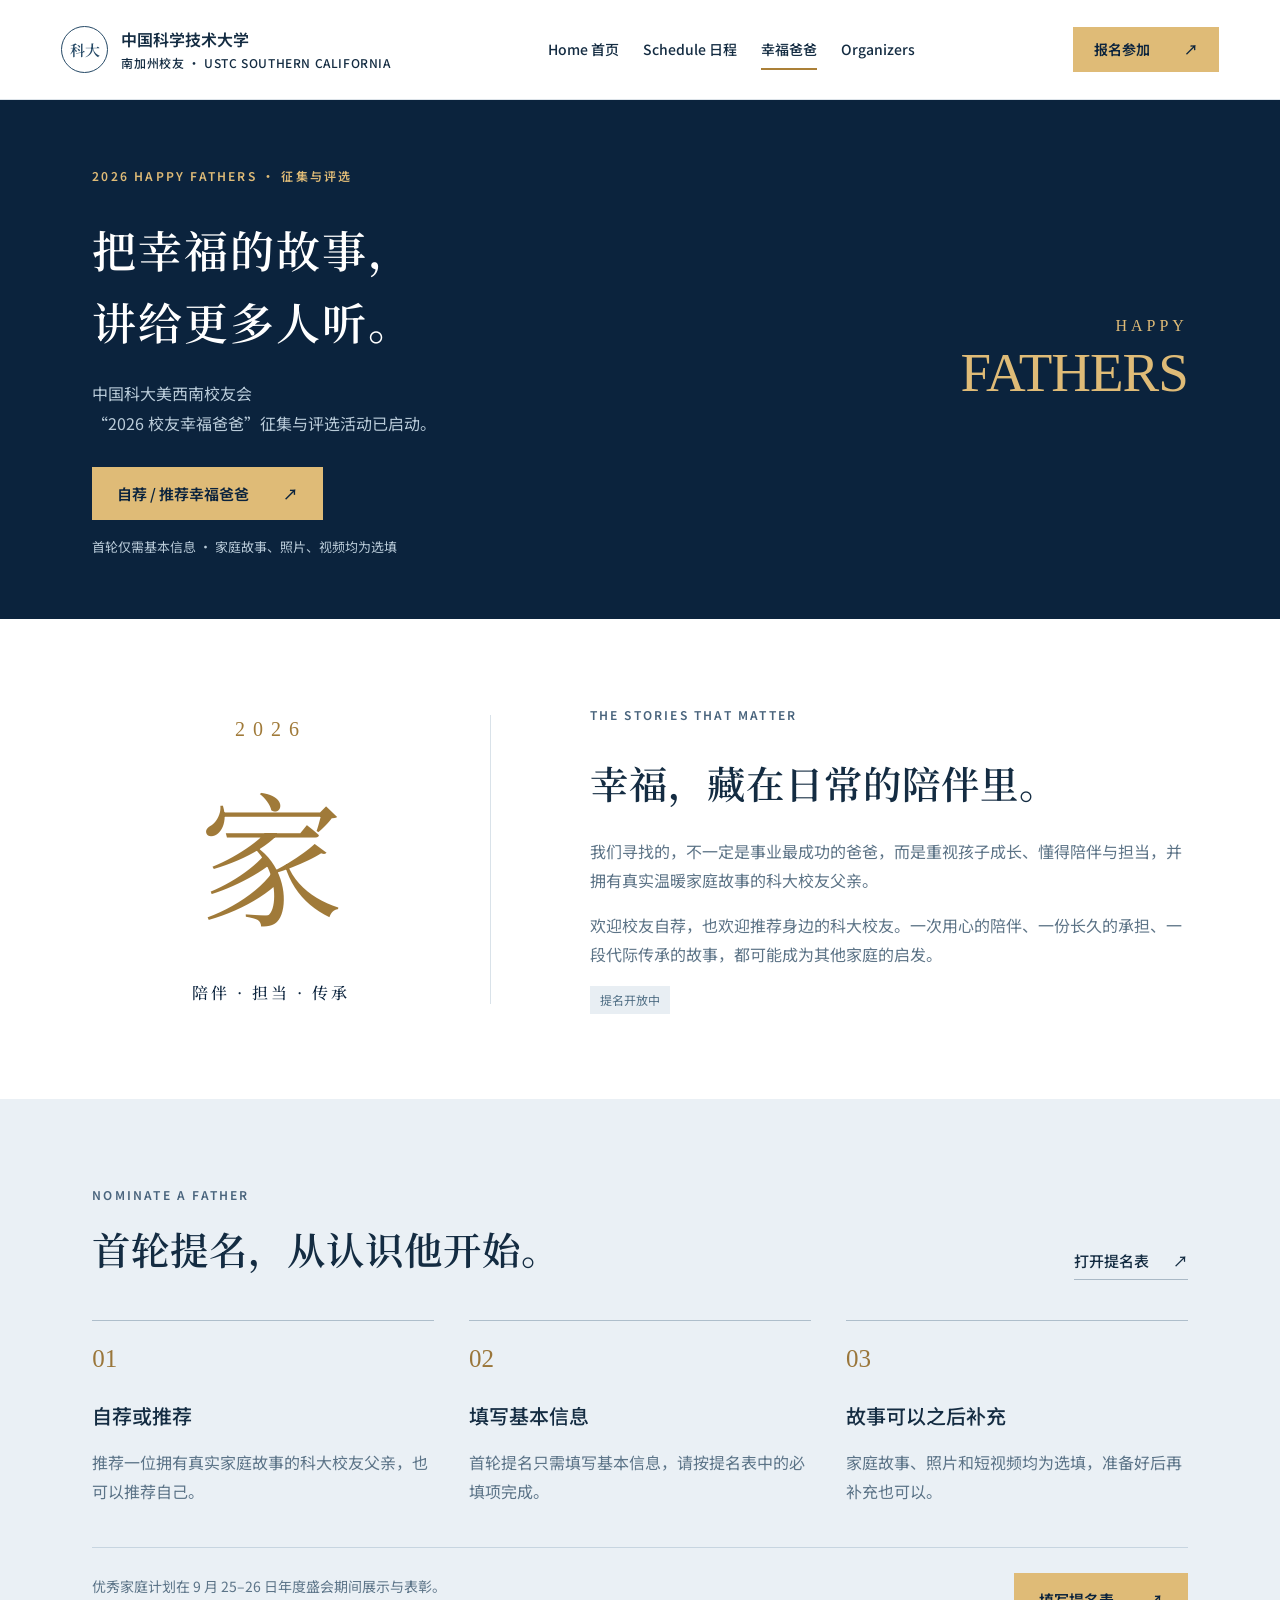
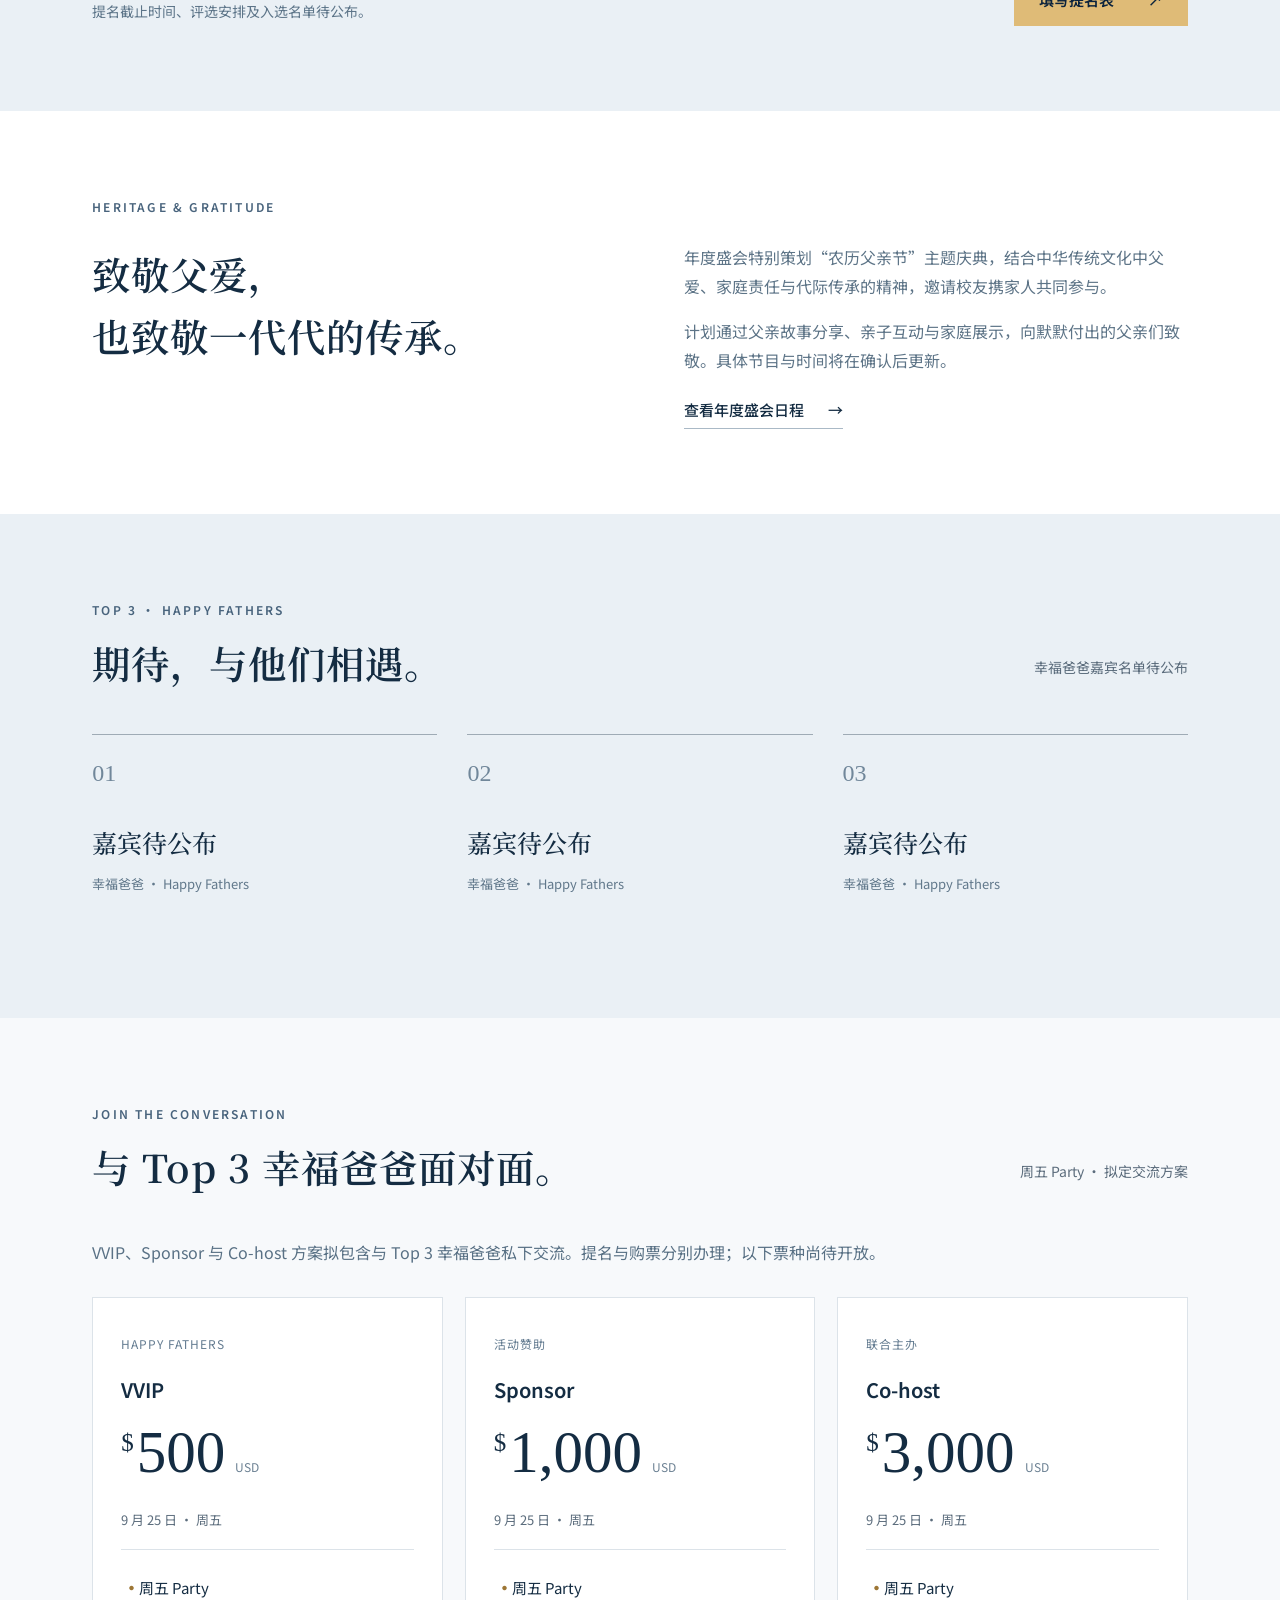
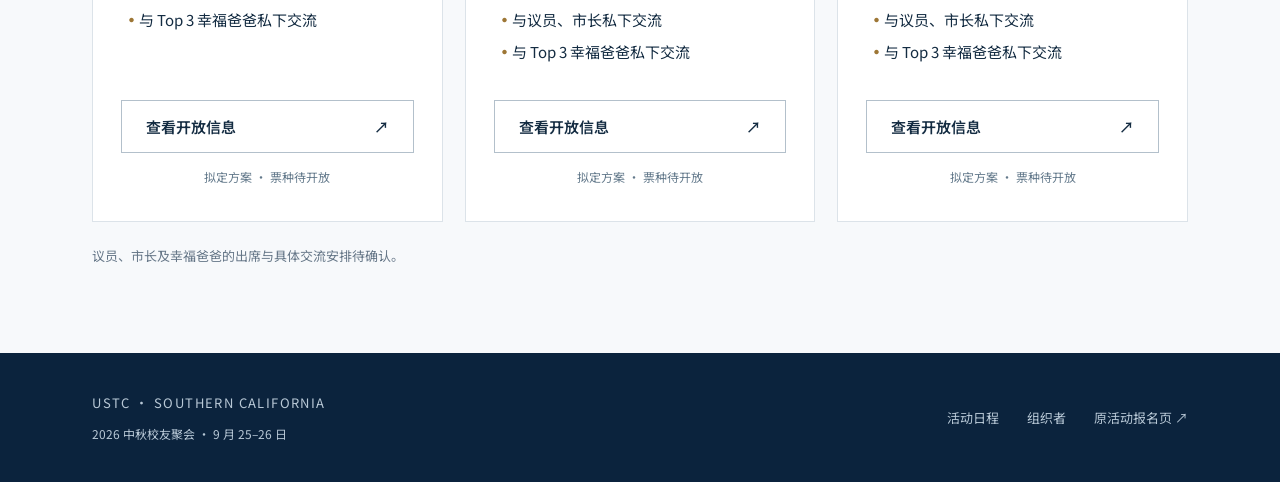
==== happy-fathers/index.html @ ea9d2d7b "Publish USTC Mid-Autumn 2026 website" ====
<!doctype html><html lang="zh-CN"><head><meta charset="utf-8"><meta name="viewport" content="width=device-width,initial-scale=1"><meta name="theme-color" content="#0b233d"><title>幸福爸爸 | 2026 科大南加州中秋聚会</title><meta name="description" content="2026年9月25–26日，科大南加州校友中秋聚会。庆祝科大68周年、USTCAF31周年，共聚Caltech，参加校友论坛、晨跑及幸福爸爸活动。"><link rel="icon" href="data:image/svg+xml,%3Csvg xmlns='http://www.w3.org/2000/svg' viewBox='0 0 32 32'%3E%3Crect width='32' height='32' rx='7' fill='%230b233d'/%3E%3Cpath d='M23 7a11 11 0 1 0 2 17A10 10 0 0 1 23 7' fill='%23dfbb77'/%3E%3C/svg%3E"><link rel="stylesheet" href="../styles.css"><link rel="stylesheet" href="../responsive.css"><link rel="stylesheet" href="../supplement.css"><script src="../site.js" defer></script><script id="local-ticket-data" type="application/json">[{"id":"run","name":"校友与家属晨跑","en":"MORNING RUN","price":10,"date":"9 月 26 日 · 06:00–08:00","benefits":["校友与家属一同参加晨跑","活动 T-shirt + 简单早餐"],"existing":true},{"id":"student","name":"学生票","en":"STUDENT","price":31,"date":"9 月 26 日 · 白天","benefits":["白天论坛","10 道川菜中餐"],"existing":true},{"id":"alumni","name":"校友票","en":"ALUMNI","price":68,"date":"9 月 26 日 · 白天","benefits":["白天论坛","10 道川菜中餐"],"existing":true},{"id":"vip","name":"VIP","en":"FRIDAY GATHERING","price":178,"date":"9 月 25 日 · 周五","benefits":["周五 Party","Private Resort 相聚"],"existing":false},{"id":"vvip","name":"VVIP","en":"HAPPY FATHERS","price":500,"date":"9 月 25 日 · 周五","benefits":["周五 Party","与 Top 3 幸福爸爸私下交流"],"existing":false},{"id":"sponsor","name":"Sponsor","en":"活动赞助","price":1000,"date":"9 月 25 日 · 周五","benefits":["周五 Party","与议员、市长私下交流","与 Top 3 幸福爸爸私下交流"],"existing":false},{"id":"cohost","name":"Co-host","en":"联合主办","price":3000,"date":"9 月 25 日 · 周五","benefits":["周五 Party","与议员、市长私下交流","与 Top 3 幸福爸爸私下交流"],"existing":false}]</script></head><body><a class="skip-link" href="#main">跳至正文</a><header class="site-header"><a class="brand" href="../index.html"><span class="brand-mark" aria-hidden="true">科大</span><span>中国科学技术大学<span class="brand-sub">南加州校友 · USTC SOUTHERN CALIFORNIA</span></span></a><nav aria-label="主导航"><a href="../index.html" >Home 首页</a><a href="../schedule/index.html" >Schedule 日程</a><a href="index.html" class="active" aria-current="page">幸福爸爸</a><a href="../organizers/index.html" >Organizers</a></nav><a class="button small gold" href="../index.html#tickets">报名参加 <span aria-hidden="true">↗</span></a></header><main id="main"><section class="subhero"><div><p class="eyebrow">2026 HAPPY FATHERS · 征集与评选</p><h1>把幸福的故事，<br>讲给更多人听。</h1><p>中国科大美西南校友会<br>“2026 校友幸福爸爸”征集与评选活动已启动。</p><a class="button gold nomination-cta" href="https://forms.gle/A3JKGY8aooyT62dt6" target="_blank" rel="noopener noreferrer">自荐 / 推荐幸福爸爸 <span aria-hidden="true">↗</span></a><p class="nomination-hint">首轮仅需基本信息 · 家庭故事、照片、视频均为选填</p></div><span class="subhero-date">HAPPY<br><strong>FATHERS</strong></span></section>
<section class="section father-intro"><div class="father-number"><span>2026</span><strong>家</strong><p>陪伴 · 担当 · 传承</p></div><div><p class="eyebrow blue">THE STORIES THAT MATTER</p><h2>幸福，藏在日常的陪伴里。</h2><p>我们寻找的，不一定是事业最成功的爸爸，而是重视孩子成长、懂得陪伴与担当，并拥有真实温暖家庭故事的科大校友父亲。</p><p>欢迎校友自荐，也欢迎推荐身边的科大校友。一次用心的陪伴、一份长久的承担、一段代际传承的故事，都可能成为其他家庭的启发。</p><span class="status-tag">提名开放中</span></div></section>
<section class="section nomination-section"><div class="section-heading"><div><p class="eyebrow blue">NOMINATE A FATHER</p><h2>首轮提名，从认识他开始。</h2></div><a class="text-link" href="https://forms.gle/A3JKGY8aooyT62dt6" target="_blank" rel="noopener noreferrer">打开提名表 <span aria-hidden="true">↗</span></a></div><div class="nomination-grid"><article><span>01</span><h3>自荐或推荐</h3><p>推荐一位拥有真实家庭故事的科大校友父亲，也可以推荐自己。</p></article><article><span>02</span><h3>填写基本信息</h3><p>首轮提名只需填写基本信息，请按提名表中的必填项完成。</p></article><article><span>03</span><h3>故事可以之后补充</h3><p>家庭故事、照片和短视频均为选填，准备好后再补充也可以。</p></article></div><div class="nomination-bottom"><p>优秀家庭计划在 9 月 25–26 日年度盛会期间展示与表彰。<br>提名截止时间、评选安排及入选名单待公布。</p><a class="button gold" href="https://forms.gle/A3JKGY8aooyT62dt6" target="_blank" rel="noopener noreferrer">填写提名表 <span aria-hidden="true">↗</span></a></div></section>
<section class="section family-celebration"><p class="eyebrow blue">HERITAGE & GRATITUDE</p><div class="family-copy"><h2>致敬父爱，<br>也致敬一代代的传承。</h2><div><p>年度盛会特别策划“农历父亲节”主题庆典，结合中华传统文化中父爱、家庭责任与代际传承的精神，邀请校友携家人共同参与。</p><p>计划通过父亲故事分享、亲子互动与家庭展示，向默默付出的父亲们致敬。具体节目与时间将在确认后更新。</p><a class="text-link" href="../schedule/index.html">查看年度盛会日程 <span aria-hidden="true">→</span></a></div></div></section>
<section class="section guest-section"><div class="section-heading"><div><p class="eyebrow blue">TOP 3 · HAPPY FATHERS</p><h2>期待，与他们相遇。</h2></div><p>幸福爸爸嘉宾名单待公布</p></div><div class="guest-list"><div><span>01</span><h3>嘉宾待公布</h3><p>幸福爸爸 · Happy Fathers</p></div><div><span>02</span><h3>嘉宾待公布</h3><p>幸福爸爸 · Happy Fathers</p></div><div><span>03</span><h3>嘉宾待公布</h3><p>幸福爸爸 · Happy Fathers</p></div></div></section>
<section class="section"><div class="section-heading"><div><p class="eyebrow blue">JOIN THE CONVERSATION</p><h2>与 Top 3 幸福爸爸面对面。</h2></div><p>周五 Party · 拟定交流方案</p></div><p class="participation-note">VVIP、Sponsor 与 Co-host 方案拟包含与 Top 3 幸福爸爸私下交流。提名与购票分别办理；以下票种尚待开放。</p><div class="ticket-grid"><article class="ticket-card "><div class="ticket-top"><p>HAPPY FATHERS</p></div><h3 class="ticket-name">VVIP</h3><div class="ticket-price"><span>$</span>500<small>USD</small></div><p class="ticket-date">9 月 25 日 · 周五</p><ul><li>周五 Party</li><li>与 Top 3 幸福爸爸私下交流</li></ul><button class="button outline" data-ticket="vvip">查看开放信息 <span aria-hidden="true">↗</span></button><p class="ticket-status">拟定方案 · 票种待开放</p></article><article class="ticket-card "><div class="ticket-top"><p>活动赞助</p></div><h3 class="ticket-name">Sponsor</h3><div class="ticket-price"><span>$</span>1,000<small>USD</small></div><p class="ticket-date">9 月 25 日 · 周五</p><ul><li>周五 Party</li><li>与议员、市长私下交流</li><li>与 Top 3 幸福爸爸私下交流</li></ul><button class="button outline" data-ticket="sponsor">查看开放信息 <span aria-hidden="true">↗</span></button><p class="ticket-status">拟定方案 · 票种待开放</p></article><article class="ticket-card "><div class="ticket-top"><p>联合主办</p></div><h3 class="ticket-name">Co-host</h3><div class="ticket-price"><span>$</span>3,000<small>USD</small></div><p class="ticket-date">9 月 25 日 · 周五</p><ul><li>周五 Party</li><li>与议员、市长私下交流</li><li>与 Top 3 幸福爸爸私下交流</li></ul><button class="button outline" data-ticket="cohost">查看开放信息 <span aria-hidden="true">↗</span></button><p class="ticket-status">拟定方案 · 票种待开放</p></article></div><p class="section-note">议员、市长及幸福爸爸的出席与具体交流安排待确认。</p></section>
</main><footer><div><span>USTC · SOUTHERN CALIFORNIA</span><p>2026 中秋校友聚会 · 9 月 25–26 日</p></div><div class="footer-links"><a href="../schedule/index.html">活动日程</a><a href="../organizers/index.html">组织者</a><a href="https://www.zeffy.com/en-US/ticketing/ustcaf2026" target="_blank" rel="noopener noreferrer">原活动报名页 ↗</a></div></footer><dialog id="payment-dialog" aria-labelledby="payment-title"><div class="dialog-header"><p class="eyebrow blue">REGISTRATION · USD</p><button type="button" class="close-dialog" aria-label="关闭报名窗口">×</button></div><h2 id="payment-title">报名方式</h2><p id="payment-selection" class="payment-selection"></p><p id="payment-description"></p><div class="payment-method"><div><strong>银行卡 · Visa / Mastercard</strong><p>通过 Zeffy 使用美元结账</p></div><a id="zeffy-pay" class="button gold" href="https://www.zeffy.com/en-US/ticketing/ustcaf2026" target="_blank" rel="noopener noreferrer">查看并核对票种 ↗</a><p id="zeffy-pending" class="pending-method" hidden>此票种尚未在 Zeffy 上架，报名开放后更新。</p></div><div class="payment-method"><strong>Zelle</strong><p>收款信息待公布，暂未开放。</p></div><div class="payment-method"><strong>Venmo</strong><p>收款信息待公布，暂未开放。</p></div><p class="dialog-note">Zelle 和 Venmo 将由主办方另行提供，不通过 Zeffy 收款。请勿向未经确认的账户付款。</p></dialog></body></html>
---- styles.css ----
@import url('https://fonts.googleapis.com/css2?family=Noto+Sans+SC:wght@400;500;600;700&family=Noto+Serif+SC:wght@500;600;700&display=swap');
:root{--navy:#0b233d;--navy-light:#193b59;--gold:#dfbb77;--paper:#f7f9fb;--ink:#142c42;--muted:#5b6c7c;--line:#dce3e9;--serif:'Noto Serif SC','Songti SC',serif;--sans:'Noto Sans SC','Microsoft YaHei',sans-serif;color-scheme:light}*{box-sizing:border-box}html{scroll-behavior:smooth;scroll-padding-top:110px}body{margin:0;background:var(--paper);color:var(--ink);font:16px/1.8 var(--sans)}a{color:inherit;text-decoration:none}button,input,select{font:inherit}a:focus-visible,button:focus-visible{outline:3px solid #b67824;outline-offset:5px}button,a{-webkit-tap-highlight-color:transparent}.site-header{display:flex;align-items:center;justify-content:space-between;gap:30px;min-height:100px;padding:20px 4.8%;background:#fff;border-bottom:1px solid var(--line)}.brand{display:flex;align-items:center;gap:13px;font-weight:600;line-height:1.5;font-size:17px}.brand-mark{display:grid;place-items:center;border:1px solid #254966;border-radius:50%;width:47px;height:47px;color:#254966;font:600 15px var(--serif)}.brand-sub{display:block;font-size:10px;letter-spacing:1px;font-weight:500;margin-top:3px}.site-header nav{display:flex;gap:30px;align-items:center;font-size:14px;font-weight:500}.site-header nav a{padding:8px 0;position:relative}.site-header nav a.active:after{content:'';height:2px;position:absolute;bottom:0;left:0;right:0;background:#ab8038}.button{display:inline-flex;align-items:center;justify-content:space-between;gap:34px;min-height:50px;padding:12px 24px;border:1px solid transparent;font-size:15px;font-weight:600;cursor:pointer;transition:background .2s,transform .2s}.button:hover{transform:translateY(-2px)}.button.gold{background:var(--gold);color:var(--navy)}.button.gold:hover{background:#eccc93}.button.small{min-height:44px;padding:9px 20px;font-size:14px}.button.outline{border-color:#b3c0cb;color:var(--ink);background:transparent}.button.outline:hover{background:#edf2f6}.hero{background:var(--navy);color:#fff;display:grid;grid-template-columns:1fr 1fr;position:relative;padding:80px 7.2% 0;overflow:hidden}.hero-copy{padding:0 0 65px;position:relative;z-index:1}.eyebrow{font-size:12px;font-weight:600;letter-spacing:2.2px;color:var(--gold);margin:0 0 26px}.eyebrow.blue{color:#49647d}h1,h2,h3,p{margin-top:0}h1{font:600 clamp(48px,5vw,76px)/1.3 var(--serif);letter-spacing:4px;margin-bottom:22px}.title-dot{color:var(--gold)}.hero-description{color:#d9e2e9;font-size:19px;line-height:1.8;letter-spacing:2px}.hero-actions{display:flex;align-items:center;gap:30px;margin-top:34px}.text-link{display:inline-flex;align-items:center;gap:24px;font-size:15px;font-weight:500;border-bottom:1px solid #aab9c6;padding:5px 0}.text-link.light{color:#e9eef2;border-color:#6e8193}.hero-visual{display:flex;justify-content:center;flex-direction:column;align-items:flex-end;padding:30px;color:var(--gold)}.hero-year{font-family:Georgia,serif;font-size:clamp(90px,11vw,180px);line-height:1}.hero-date-display{font-size:25px;letter-spacing:3px;margin:28px 0 10px}.hero-date-display span{opacity:.4}.hero-facts{grid-column:1/-1;display:grid;grid-template-columns:1fr 1.1fr 1fr;border-top:1px solid #435366;padding:27px 0 33px;gap:30px;position:relative;z-index:1}.hero-facts>div+div{border-left:1px solid #435366;padding-left:45px}.fact-label{display:block;font-size:11px;letter-spacing:1.5px;color:#a7b9c9;margin-bottom:7px}.hero-facts strong{font-size:16px;font-weight:500}.section{padding:85px 7.2%;scroll-margin-top:20px}.intro{display:grid;grid-template-columns:1fr 2fr;gap:8%;background:#fff}.intro .eyebrow{padding-top:9px}.intro>div{max-width:760px}h2{font:600 clamp(28px,3vw,40px)/1.6 var(--serif);letter-spacing:1px;margin-bottom:24px}.intro p:not(.eyebrow){color:var(--muted);line-height:2}.section-heading{display:flex;justify-content:space-between;gap:40px;align-items:flex-end;margin-bottom:40px}.section-heading .eyebrow{margin-bottom:12px}.section-heading h2{margin:0}.section-heading>p{font-size:14px;color:var(--muted)}.ticket-grid{display:grid;grid-template-columns:repeat(3,1fr);gap:22px}.ticket-card{padding:33px 28px;border:1px solid var(--line);background:#fff;display:flex;flex-direction:column;align-items:stretch}.ticket-card>p:first-child{font-size:13px;letter-spacing:1px}.ticket-card h3{font:400 64px/1.2 Georgia,serif;margin:12px 0 24px}.ticket-card h3 span{font-size:25px;vertical-align:super;margin-right:5px}.ticket-card>p{color:var(--muted);font-size:15px}.ticket-card .button{margin-top:auto}.ticket-card.featured{background:var(--navy);color:#fff;border-color:var(--navy)}.ticket-card.featured p{color:#dce5ed}footer{padding:38px 7.2%;background:var(--navy);color:#b8c8d6;display:flex;justify-content:space-between;align-items:center;gap:25px;font-size:13px}footer span{letter-spacing:1.4px}footer p{margin:0}@media(max-width:1100px){.site-header{gap:15px;padding:20px 4%}.site-header nav{gap:18px;font-size:13px}.brand{font-size:15px}.brand-sub{font-size:9px}.hero{padding-left:6%;padding-right:6%}.hero-visual{padding:0}.hero-facts>div+div{padding-left:24px}}@media(max-width:760px){.site-header{flex-wrap:wrap;padding:16px 5%;gap:15px}.brand{font-size:15px}.brand-sub{font-size:9px}.brand-mark{width:40px;height:40px}.site-header nav{order:3;width:100%;justify-content:space-between;gap:10px;border-top:1px solid var(--line);padding-top:10px}.site-header .button{padding:8px 12px;gap:10px;font-size:13px}.hero{grid-template-columns:1fr;padding:48px 6% 0}.hero-copy{padding-bottom:42px}h1{font-size:48px}.hero-description{font-size:17px}.hero-visual{align-items:flex-start;padding:5px 0 38px}.hero-year{font-size:80px}.hero-date-display{font-size:20px;margin-top:14px}.hero-facts{grid-template-columns:1fr;gap:20px;padding:25px 0}.hero-facts>div+div{border-left:0;padding-left:0}.hero-actions{gap:22px}.hero-actions .button{gap:24px}.section{padding:54px 6%}.intro{grid-template-columns:1fr;gap:5px}.intro .eyebrow{margin-bottom:18px}.section-heading{display:block;margin-bottom:28px}.section-heading>p{margin:12px 0 0}.ticket-grid{grid-template-columns:1fr}.ticket-card{padding:28px}.ticket-card h3{font-size:54px}footer{flex-direction:column;align-items:flex-start;padding:30px 6%;gap:10px}.eyebrow{font-size:11px}}@media(prefers-reduced-motion:reduce){html{scroll-behavior:auto}*{transition:none!important}}
/* Content layouts and final responsive treatment. */
[hidden]{display:none!important}.skip-link{position:absolute;top:-70px;left:20px;background:#fff;color:var(--navy);padding:12px;z-index:100}.skip-link:focus{top:10px}.brand-sub{font-size:12px;letter-spacing:.6px}.brand{font-size:16px}.site-header nav{gap:24px}.eyebrow,.fact-label{font-size:12px}.hero{grid-template-columns:.9fr 1.1fr;gap:0 40px;padding-top:70px}.hero-copy{padding-bottom:55px}.hero-photo{margin:15px 0 50px;align-self:center;position:relative}.hero-photo img{width:100%;height:365px;display:block;object-fit:cover;object-position:48% 50%;border-radius:0 80px 0 0}.hero-photo figcaption{display:flex;justify-content:space-between;gap:20px;align-items:center;padding:17px 0 0;border-bottom:1px solid #4c5a69;padding-bottom:15px;color:#e1ccaa;font:500 16px var(--serif)}.hero-photo small{font:12px var(--sans);color:#b3c2cf}.hero-facts strong{font-size:15px}.anniversary-strip{padding:19px 7.2%;display:flex;justify-content:space-between;gap:20px;background:#e9eff4;border-bottom:1px solid #d7e0e8;align-items:center}.anniversary-strip>span{font-size:12px;letter-spacing:1.5px;color:#50677d}.anniversary-strip p{margin:0;font-size:14px}.anniversary-strip strong{font:500 22px Georgia,serif;margin:0 5px}.anniversary-strip i{font-style:normal;margin:0 16px;color:#778998}.section-index{font-size:13px;color:#8d9caa;letter-spacing:2px;margin-top:95px}.intro>div:first-child{max-width:320px}.program-preview{padding-top:0;background:#fff}.day-preview-grid{display:grid;grid-template-columns:1fr 1fr;gap:25px}.day-preview{border:1px solid var(--line);padding:30px 36px;background:#f2f5f8;transition:border-color .2s}.day-preview:hover{border-color:#9aadbd}.day-preview>div{display:flex;align-items:center;gap:20px;font-size:12px;line-height:1.8;letter-spacing:1px;color:#5a6c7c}.day-number{font:400 64px Georgia,serif;color:var(--navy)}.day-preview h3{font:600 26px var(--serif);margin:28px 0 15px}.day-preview p{font-size:15px;color:var(--muted)}.day-more{display:flex;justify-content:space-between;border-top:1px solid #ccd6df;padding-top:17px;margin-top:25px;font-size:14px}.friday{background:var(--navy);color:#fff;border-color:var(--navy)}.friday .day-number{color:var(--gold)}.friday>div,.friday p{color:#bfcdd9}.friday .day-more{border-color:#496073}.section-note{font-size:13px;color:#657687;margin:22px 0 0;line-height:1.9}.tickets{background:#f1f5f8}.notice{background:#e7eef5;border-left:3px solid #6e8ba5;display:flex;gap:25px;padding:20px 24px;margin-bottom:30px}.notice>span{white-space:nowrap;font-size:14px;font-weight:600;color:#304e68}.notice p{font-size:14px;color:#476077;margin:0;line-height:1.9}.ticket-grid{grid-template-columns:repeat(3,minmax(0,1fr))}.ticket-top{display:flex;justify-content:space-between;gap:8px;align-items:center;min-height:27px}.ticket-top p{font-size:12px;letter-spacing:1px;margin:0;color:#647c91}.ticket-badge{font-size:12px;border:1px solid #6b8397;padding:2px 8px;color:var(--gold)}.ticket-card .ticket-name{font:600 20px/1.5 var(--sans);margin:17px 0 12px}.ticket-price{font:400 59px/1.2 Georgia,serif;margin-bottom:20px}.ticket-price>span{font-size:25px;vertical-align:super;margin-right:3px}.ticket-price small{font:12px var(--sans);margin-left:10px;color:#6c8193}.featured .ticket-price small{color:#abc0d1}.ticket-card .ticket-date{font-size:13px;margin-bottom:19px;padding-bottom:18px;border-bottom:1px solid var(--line)}.ticket-card ul{list-style:none;padding:0;margin:0 0 30px;min-height:65px;font-size:15px}.ticket-card li{margin:5px 0;padding-left:18px;position:relative}.ticket-card li:before{content:'·';position:absolute;left:0;font-size:21px;line-height:1.3;color:#9d7635}.ticket-card .ticket-status{font-size:12px;margin:13px 0 0;text-align:center;color:#63798b}.featured .ticket-status{color:#b4c5d2}.featured .ticket-date{border-color:#40586e}.payment-strip{display:flex;gap:27px;align-items:center;flex-wrap:wrap;font-size:13px;margin-top:30px;padding:22px 0;border-bottom:1px solid #d7e1e8;color:#536c80}.payment-strip>span:first-child{font-weight:600;color:var(--ink)}.payment-strip strong{font-weight:500;color:var(--ink)}.father-banner{padding:64px 9%;display:grid;grid-template-columns:1fr 1fr;align-items:center;background:var(--navy);color:#fff;gap:50px}.father-banner h2{font-size:38px;line-height:1.6}.father-banner p:not(.eyebrow){color:#c0ced9;font-size:16px}.father-type{border-left:1px solid #445970;padding-left:90px;display:flex;flex-direction:column;font:500 76px/1.6 var(--serif);letter-spacing:10px;color:#b8cad8}.gold-dot{color:var(--gold)}.venue{background:#fff}.venue-grid{display:grid;grid-template-columns:1.25fr 1fr;gap:50px}.venue figure{margin:0}.venue img{display:block;width:100%;height:350px;object-fit:cover}.venue figcaption{font-size:12px;line-height:1.7;color:#6c7d8d;margin-top:12px}.venue figcaption a,.credits a{text-decoration:underline;text-underline-offset:3px}.venue-tag{font-size:12px;letter-spacing:1.5px;color:#657a8c}.venue h3{font:500 26px/1.4 Georgia,serif;margin:18px 0 4px}.building-number{font-size:14px;color:#61798d}.venue address{font-style:normal;font-size:16px;line-height:1.7;margin-bottom:24px;color:#496379}.venue-note{margin-top:25px}.venue-note p{font-size:13px;line-height:1.9;margin-bottom:13px;color:#657687}.venue-note strong{font-weight:500;color:#29465f}.sponsors{background:#eaf0f5}.sponsor-slots{display:grid;grid-template-columns:1fr 1fr;gap:28px}.sponsor-slot{padding:35px;background:#f6f9fc;border:1px solid #d8e1e9;text-align:center}.sponsor-slot span{display:block;color:#5e7689;font-size:12px;letter-spacing:2px;margin-bottom:18px}.sponsor-slot strong{font-size:20px;font-weight:500;color:#637687}footer p{margin-top:8px;font-size:12px}.footer-links{display:flex;gap:28px}.subhero{padding:65px 7.2% 60px;background:var(--navy);color:#fff;display:flex;justify-content:space-between;gap:40px;align-items:center}.subhero h1{font-size:44px;letter-spacing:2px;line-height:1.65;margin-bottom:20px}.subhero p:not(.eyebrow){font-size:16px;line-height:1.9;color:#b9cbd9;margin-bottom:0}.subhero .timezone{font-size:13px!important;padding-top:12px}.subhero-date{font:16px/1.3 Georgia,serif;letter-spacing:4px;color:var(--gold);text-align:right}.subhero-date strong{font-size:72px;font-weight:400;letter-spacing:-1px}.schedule-layout{display:grid;grid-template-columns:210px 1fr;gap:60px;background:#fff}.schedule-aside{align-self:start;position:sticky;top:35px}.schedule-aside>a{display:block;margin:20px 0;font-size:14px}.schedule-aside>p:not(.eyebrow){font-size:13px;color:#657b8b;margin-top:30px}.schedule-aside .text-link{display:inline-flex}.schedule-day{scroll-margin-top:30px;margin-bottom:60px}.day-heading{display:flex;align-items:center;gap:25px;margin-bottom:25px}.day-heading>span{font:400 64px/1 Georgia,serif;color:#a47a38}.day-heading p{font-size:12px;letter-spacing:2px;color:#678195;margin-bottom:4px}.day-heading h2{font-size:28px;margin:0}.schedule-day ul{list-style:none;padding:0;margin:0;border-top:2px solid #1e3e57}.schedule-row{display:grid;grid-template-columns:150px 1fr auto;gap:20px;align-items:start;border-bottom:1px solid #d8e2e9;padding:25px 0}.schedule-time{font-size:15px;white-space:nowrap;color:#48647b}.schedule-row h3{font-size:17px;font-weight:500;margin-bottom:5px}.schedule-row p{font-size:14px;line-height:1.8;margin:0;color:#687d8d}.status-tag{display:inline-block;font-size:12px;line-height:1.5;padding:5px 10px;background:#e8eef3;color:#527086;white-space:nowrap}.schedule-note{display:block}.schedule-note p{margin-top:10px}.father-intro{display:grid;grid-template-columns:.8fr 1.2fr;align-items:center;gap:9%;background:#fff}.father-intro>div>p:not(.eyebrow){color:#5d7487}.father-number{border-right:1px solid #d9e2e9;text-align:center;padding:0 40px 0 0;color:#a07a39}.father-number>span{font:20px Georgia,serif;letter-spacing:8px}.father-number strong{display:block;font:400 190px/1 Georgia,serif}.father-number p{font:500 24px var(--serif);letter-spacing:8px;color:var(--navy)!important;margin:20px 0 0}.guest-section{background:#eaf0f5}.guest-list{display:grid;grid-template-columns:repeat(3,1fr);gap:30px}.guest-list>div{padding:25px 0;border-top:1px solid #9fabb5}.guest-list span{font:400 24px Georgia,serif;color:#71879a}.guest-list h3{font:500 25px var(--serif);margin:35px 0 12px}.guest-list p{font-size:13px;color:#61788b}.organizers-body{background:#fff}.organizer-row{display:grid;grid-template-columns:1fr 1.5fr;gap:70px;border-bottom:1px solid var(--line);padding:45px 0}.organizer-row:first-child{padding-top:0}.organizer-row h2{font-size:30px;margin:0}.organizer-row h3{font-size:20px;font-weight:500;margin:16px 0}.organizer-row p:not(.eyebrow){font-size:16px;color:#5c7385}.credits{padding-top:30px;padding-bottom:30px}.credits .eyebrow{margin-bottom:10px}.credits p:not(.eyebrow){font-size:12px;color:#6b7f8f;margin:0}dialog{width:min(590px,calc(100% - 32px));max-height:88dvh;padding:30px;border:0;box-shadow:0 20px 100px #03142555;color:var(--ink);background:#fff}dialog::backdrop{background:#03172bb3;backdrop-filter:blur(4px)}.dialog-header{display:flex;justify-content:space-between;align-items:start}.dialog-header .eyebrow{margin-bottom:10px}.close-dialog{border:0;background:#edf2f6;color:#365268;font:26px/1 var(--sans);width:36px;height:36px;cursor:pointer}.dialog-header+h2{font-size:27px;margin-bottom:12px}.payment-selection{font-size:20px;font-weight:500;margin-bottom:12px}#payment-description{font-size:14px;color:#5a7184;line-height:1.8}.payment-method{border-top:1px solid var(--line);padding:18px 0 5px}.payment-method strong{font-size:15px;font-weight:600}.payment-method p{font-size:14px;line-height:1.8;color:#607589;margin:5px 0 12px}.payment-method .button{margin:4px 0 12px;font-size:14px}.dialog-note{font-size:12px;color:#718492;line-height:1.8;margin:12px 0 0}button:disabled{opacity:.6;cursor:wait}@media(min-width:1450px){.hero-photo img{height:410px}.hero{padding-top:90px}.hero-copy{padding-bottom:80px}}@media(max-width:1200px){.brand-sub{font-size:10px}.site-header nav{gap:18px}.hero{gap:25px}.hero-photo img{height:340px}.hero-photo figcaption{display:block}.hero-photo small{display:block;margin-top:7px}.father-type{padding-left:60px}.schedule-layout{gap:40px;grid-template-columns:170px 1fr}.schedule-row{grid-template-columns:125px 1fr auto}.venue-grid{gap:35px}.ticket-card{padding:28px 23px}.ticket-price{font-size:52px}}@media(max-width:950px){.hero{grid-template-columns:1fr 1fr;gap:30px}.hero h1{font-size:50px}.hero-actions{gap:18px;flex-wrap:wrap}.hero-photo img{height:330px}.hero-facts>div+div{padding-left:17px}.hero-facts{gap:15px}.hero-facts strong{font-size:13px}.brand{font-size:14px}.brand-sub{font-size:9px}.site-header nav{gap:14px}.site-header .button.small{padding:9px 12px}.ticket-grid{grid-template-columns:repeat(2,minmax(0,1fr))}.venue-grid{grid-template-columns:1fr 1fr}.venue img{height:310px}.schedule-row{grid-template-columns:115px 1fr;gap:13px}.schedule-row .status-tag{grid-column:2;justify-self:start}.father-type{font-size:60px;padding-left:40px}.subhero h1{font-size:38px}}@media(max-width:760px){.brand-sub{font-size:10px}.brand{font-size:14px}.site-header nav{gap:12px;font-size:13px}.site-header .button.small{font-size:12px}.hero{grid-template-columns:1fr;padding-top:42px;gap:0}.hero h1{font-size:49px;letter-spacing:3px}.hero-copy{padding-bottom:37px}.hero-photo{margin:0 0 32px}.hero-photo img{height:auto;aspect-ratio:1.55;object-fit:cover;border-radius:0 54px 0 0}.hero-photo figcaption{display:flex;font-size:13px}.hero-photo small{font-size:12px;margin:0}.hero-facts{grid-template-columns:1fr;gap:18px}.hero-facts strong{font-size:15px}.hero-facts>div+div{padding-left:0}.hero-facts>div{display:grid;grid-template-columns:140px 1fr;gap:15px;align-items:center}.fact-label{font-size:11px;margin:0}.anniversary-strip{padding:17px 6%}.anniversary-strip>span{display:none}.anniversary-strip p{font-size:12px;line-height:1.9}.anniversary-strip i{margin:0 5px}.anniversary-strip strong{font-size:19px}.intro{gap:10px}.section-index{display:none}.intro h2{font-size:29px}.eyebrow{font-size:12px;letter-spacing:1.4px}.day-preview-grid{grid-template-columns:1fr}.day-preview{padding:26px}.day-preview h3{font-size:25px;margin-top:20px}.section-heading h2{font-size:29px}.section-heading>.text-link{margin-top:15px}.section-note{font-size:12px}.notice{display:block;padding:18px}.notice p{font-size:13px;margin-top:8px}.ticket-grid{grid-template-columns:1fr}.ticket-card{padding:27px}.ticket-price{font-size:60px}.ticket-card ul{min-height:0}.ticket-card .ticket-name{font-size:21px}.ticket-card .ticket-status{font-size:12px}.payment-strip{gap:12px 23px;font-size:12px}.father-banner{padding:45px 6%;grid-template-columns:1fr;gap:25px}.father-banner h2{font-size:32px}.father-type{display:none}.venue-grid{grid-template-columns:1fr;gap:25px}.venue img{height:auto;aspect-ratio:1.5}.venue h3{font-size:25px}.venue figcaption{font-size:12px}.venue .section-heading>p{font-size:14px}.sponsor-slots{grid-template-columns:1fr;gap:15px}.sponsor-slot{padding:27px}.sponsor-slot strong{font-size:18px}.footer-links{gap:22px;font-size:12px;flex-wrap:wrap}.subhero{padding:40px 6%;gap:10px}.subhero h1{font-size:31px;line-height:1.7;letter-spacing:1px}.subhero p:not(.eyebrow){font-size:14px}.subhero-date{display:none}.schedule-layout{display:block}.schedule-aside{position:static;display:flex;gap:10px 22px;flex-wrap:wrap;border-bottom:1px solid var(--line);padding-bottom:20px;margin-bottom:40px}.schedule-aside>p{display:none}.schedule-aside>a{font-size:13px;margin:0}.schedule-day{margin-bottom:45px}.day-heading{gap:18px}.day-heading>span{font-size:55px}.day-heading h2{font-size:23px}.day-heading p{font-size:11px}.schedule-row{grid-template-columns:1fr;gap:9px;padding:22px 0}.schedule-time{font-size:13px;color:#8b682b}.schedule-row h3{font-size:17px}.schedule-row .status-tag{grid-column:1}.schedule-row p{font-size:14px}.father-intro{grid-template-columns:1fr;gap:35px}.father-number{border-right:0;border-bottom:1px solid var(--line);padding:0 0 30px}.father-number strong{font-size:115px;display:inline-block;margin:0 20px}.father-number p{font-size:22px;display:inline-block;letter-spacing:4px}.father-number>span{font-size:14px;letter-spacing:3px}.father-intro h2{font-size:28px}.guest-list{grid-template-columns:1fr;gap:5px}.guest-list>div{padding:22px 0;display:grid;grid-template-columns:40px 1fr;gap:8px 20px}.guest-list h3{font-size:21px;margin:0}.guest-list p{grid-column:2;margin:0}.organizer-row{grid-template-columns:1fr;gap:10px;padding:30px 0}.organizer-row h2{font-size:25px;margin-bottom:15px}.organizer-row .eyebrow{margin-bottom:10px}.organizer-row h3{font-size:18px}.organizer-row p:not(.eyebrow){font-size:15px}.credits{padding-top:25px;padding-bottom:25px}dialog{padding:24px}.payment-selection{font-size:18px}.close-dialog{min-width:38px;min-height:38px}}@media(max-width:380px){.brand-sub{font-size:9px}.brand-mark{width:35px;height:35px}.brand{gap:8px;font-size:13px}.hero h1{font-size:43px}.hero-facts>div{grid-template-columns:1fr;gap:4px}.hero-photo figcaption{display:block}.hero-photo small{margin-top:8px}.site-header nav{gap:8px;font-size:12px}}
---- responsive.css ----
/* Intermediate widths retain the full navigation without splitting words. */
.site-header nav a,.site-header>.button{white-space:nowrap}
.site-header .brand>span:last-child{min-width:0}
@media(max-width:760px){.site-header .brand{flex:1;min-width:0}.site-header .brand-sub{max-width:175px;line-height:1.5}.site-header .brand-mark{flex-shrink:0}.site-header .brand>span:last-child{font-size:13px}.site-header>.button{flex-shrink:0}}
@media(min-width:761px) and (max-width:1100px){.site-header{flex-wrap:wrap;gap:12px}.brand{font-size:16px}.brand-sub{font-size:12px}.site-header nav{order:3;flex-basis:100%;justify-content:center;gap:36px;border-top:1px solid var(--line);padding-top:8px}.site-header>.button{margin-left:auto}.hero-photo img{height:300px}.hero-facts strong{font-size:14px}.hero-facts{grid-template-columns:1fr 1.2fr 1fr}.hero-facts>div+div{padding-left:12px}}
@media(min-width:761px) and (max-width:850px){.hero{gap:20px}.hero h1{font-size:46px}.hero-photo img{height:275px}.hero-actions{gap:15px}.hero-actions .button{gap:15px;padding:12px 18px}.hero-actions .text-link{font-size:14px;gap:12px}.hero-facts strong{font-size:12px}.fact-label{font-size:11px}.hero-description{font-size:17px}.hero-photo figcaption{font-size:14px}}
@media(max-width:760px){.site-header .brand-sub{font-size:10px}.site-header nav a{min-height:40px;display:flex;align-items:center}.site-header>.button{min-height:44px}.hero-photo img{object-position:center;aspect-ratio:16/10}.hero-facts strong{font-size:14px}.hero-facts>div{grid-template-columns:130px 1fr}}
@media(max-width:380px){.site-header .brand-sub{font-size:9px}.hero-facts>div{grid-template-columns:1fr}}
---- supplement.css ----
.nomination-cta{margin-top:28px}.subhero .nomination-hint{font-size:13px!important;margin-top:15px!important}.subhero-date strong{font-size:55px}.father-number strong{font-family:var(--serif);font-size:145px;line-height:1.5}.father-number p{font-size:16px;letter-spacing:3px}.themes{padding-top:0;background:#fff}.theme-grid{display:grid;grid-template-columns:repeat(3,minmax(0,1fr));gap:30px}.theme-grid article{padding:28px 0;border-top:2px solid #b89864;display:flex;flex-direction:column;align-items:flex-start}.theme-grid article>span{font-size:12px;letter-spacing:1.5px;color:#687f92}.theme-grid h3{font:600 24px/1.5 var(--serif);margin:24px 0 15px}.theme-grid p{font-size:16px;line-height:1.9;color:#617587;margin-bottom:24px}.theme-grid .text-link{margin-top:auto}.nomination-section{background:#eaf0f5}.nomination-grid{display:grid;grid-template-columns:repeat(3,1fr);gap:35px}.nomination-grid article{border-top:1px solid #aebecb;padding-top:24px}.nomination-grid article>span{font:400 25px Georgia,serif;color:#9a763a}.nomination-grid h3{font-size:20px;font-weight:500;margin:24px 0 14px}.nomination-grid p{font-size:16px;color:#5c7488}.nomination-bottom{display:flex;justify-content:space-between;gap:30px;align-items:center;border-top:1px solid #c7d5e0;margin-top:25px;padding-top:25px}.nomination-bottom p{font-size:14px;color:#5c7488;margin:0}.family-celebration{background:#fff}.family-copy{display:grid;grid-template-columns:1fr 1fr;gap:8%}.family-copy p{color:#5d7487}.participation-note{color:#597185;margin-bottom:30px}.sponsor-purpose{max-width:900px;font-size:15px;line-height:2;color:#597185;margin-top:30px;margin-bottom:0}@media(max-width:950px){.subhero-date{display:none}.theme-grid{gap:20px}.theme-grid h3{font-size:21px}.nomination-grid{gap:22px}}@media(max-width:760px){.theme-grid,.nomination-grid,.family-copy{grid-template-columns:1fr;gap:12px}.theme-grid article{padding-bottom:20px}.theme-grid h3{font-size:24px;margin-top:18px}.nomination-grid h3{margin-top:15px}.nomination-grid article{padding-bottom:14px}.nomination-bottom{align-items:flex-start;flex-direction:column}.nomination-bottom p{font-size:13px}.father-number strong{font-size:100px}.father-number p{display:block;font-size:16px}.family-copy h2{font-size:29px}.subhero .nomination-hint{font-size:12px!important}.theme-grid article>span{font-size:12px}}
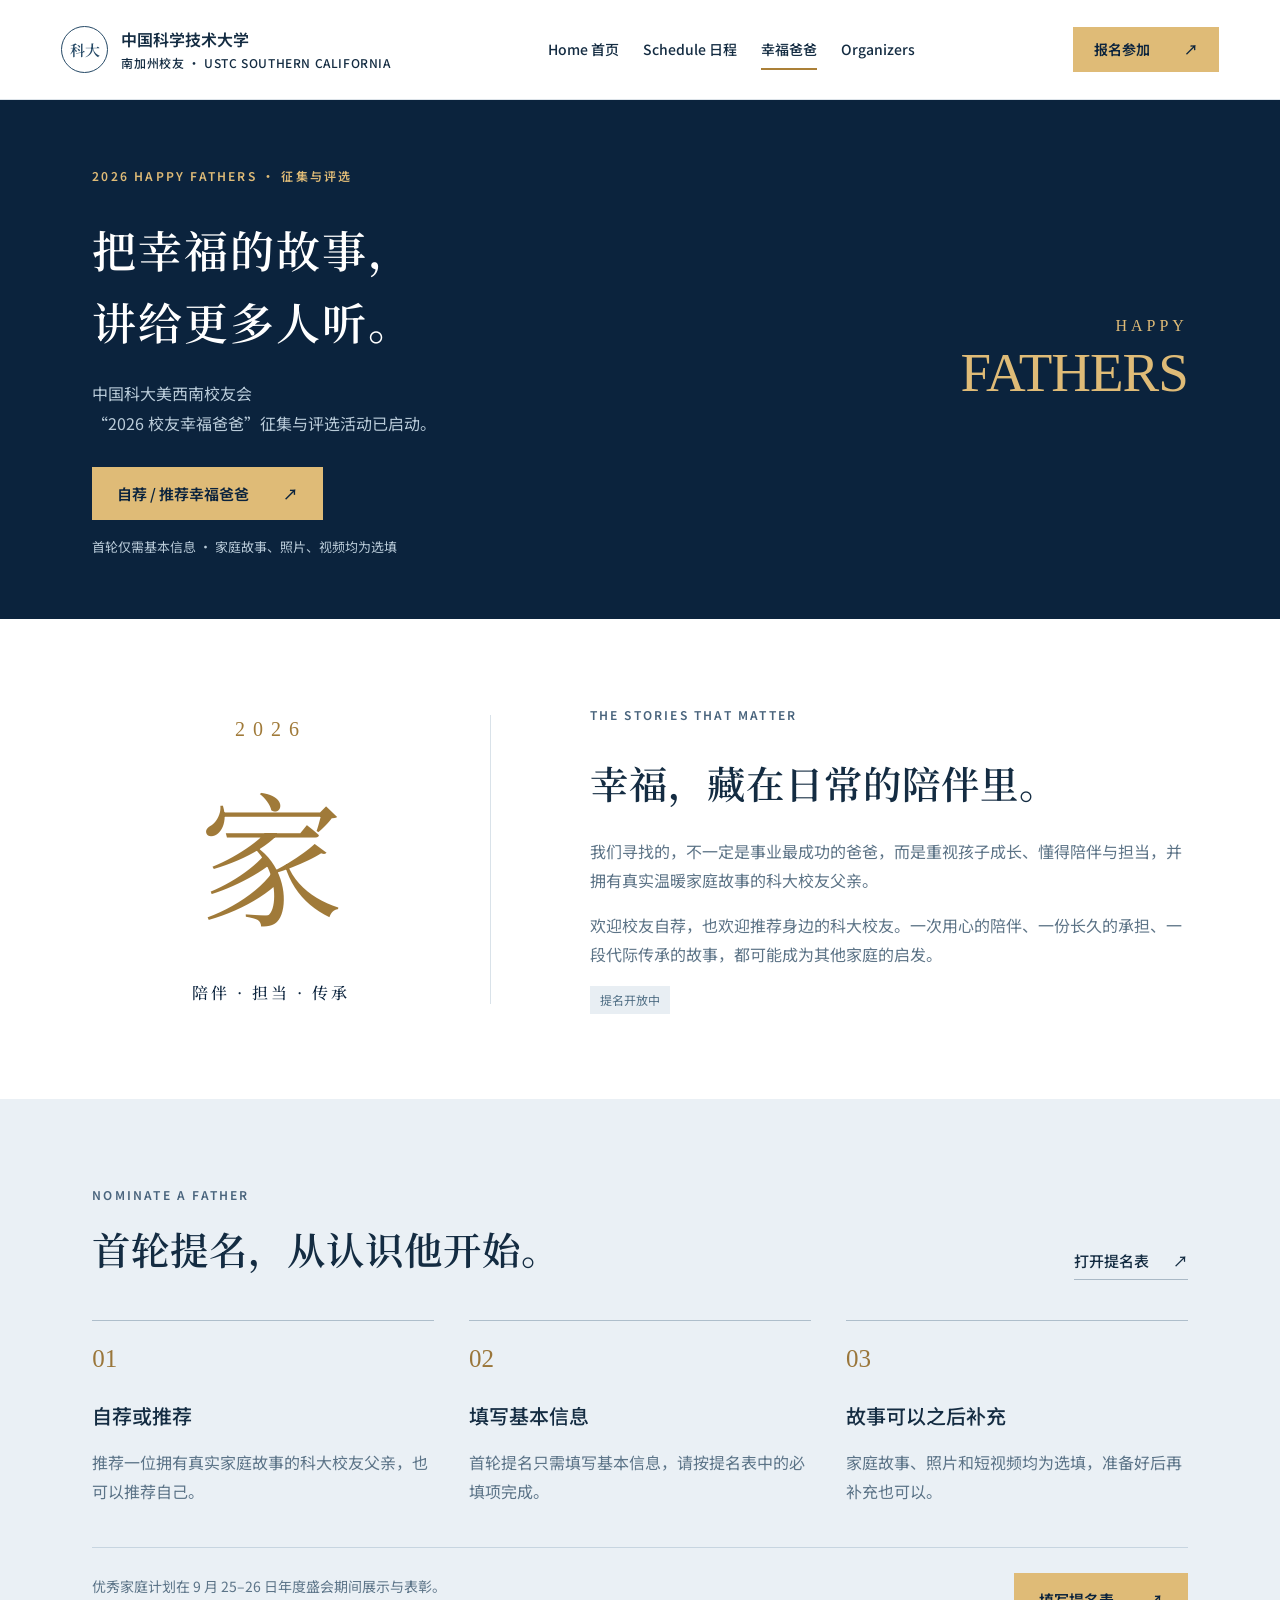
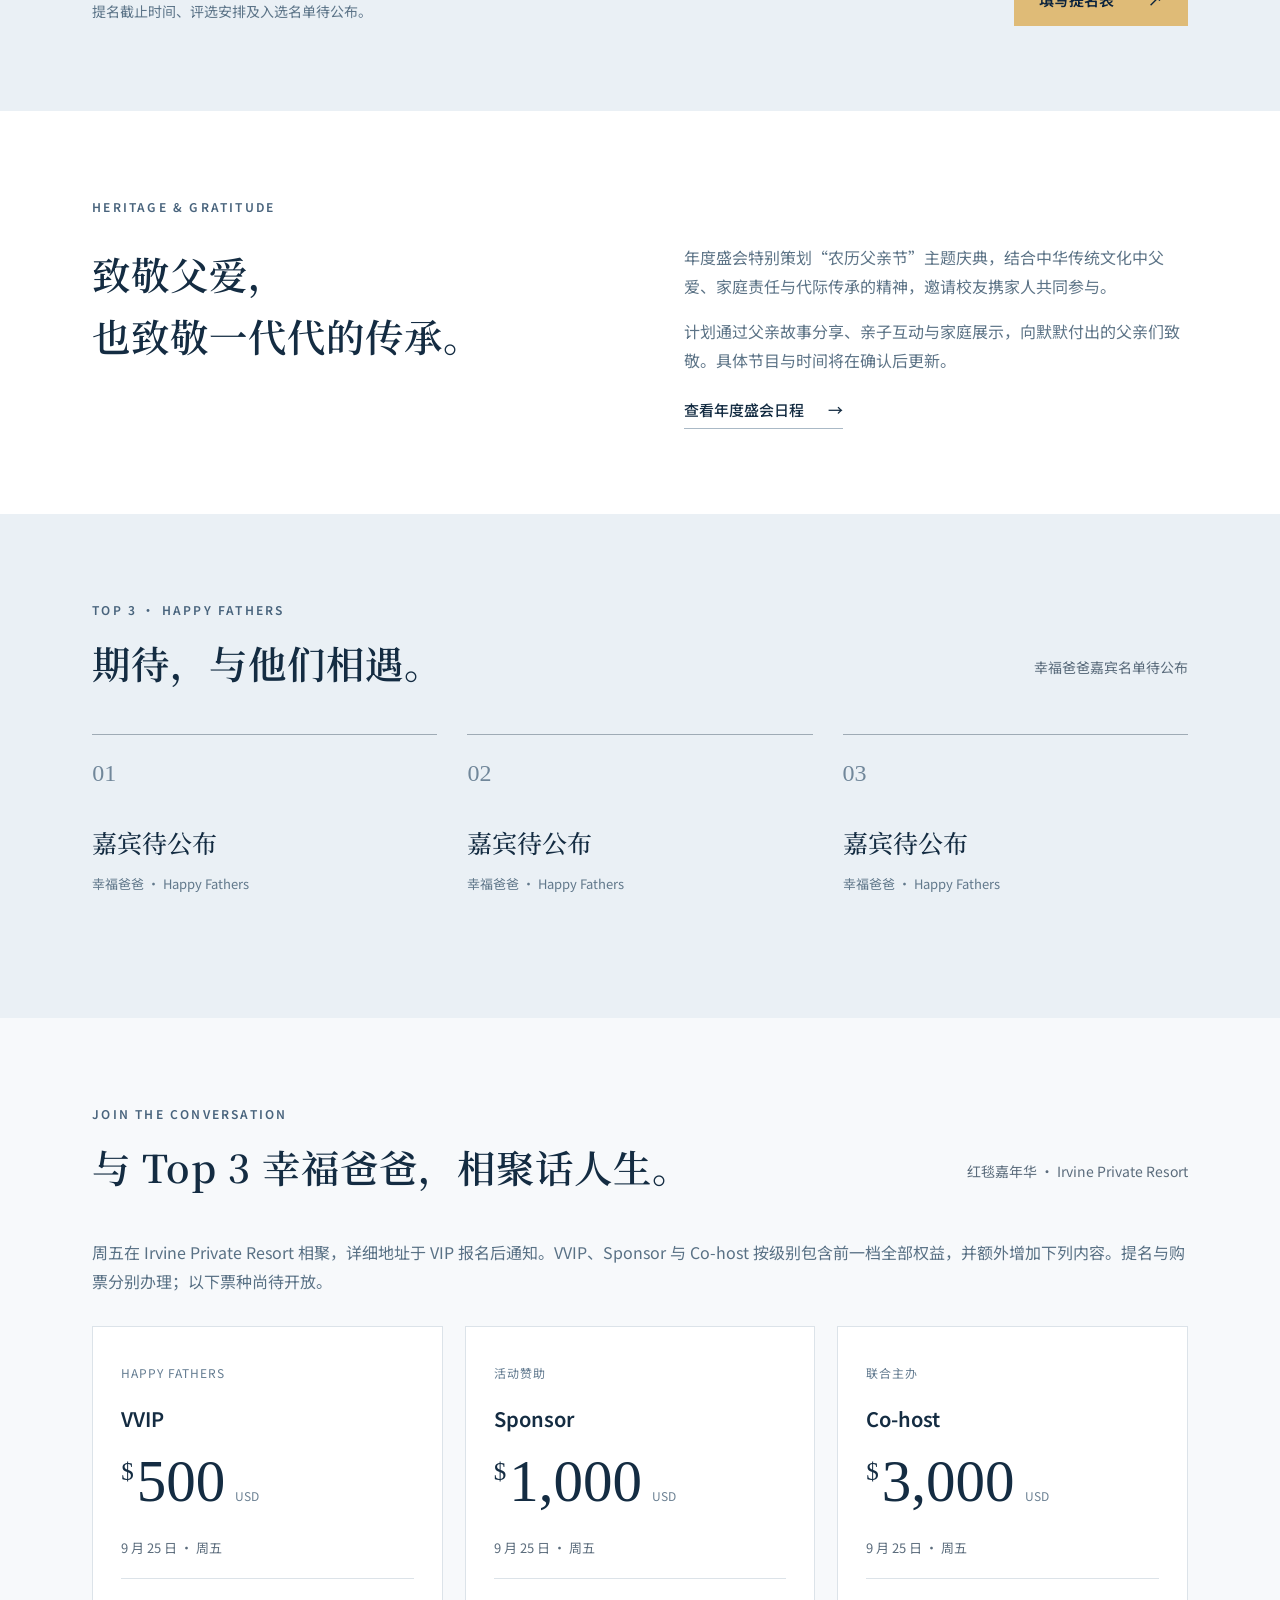
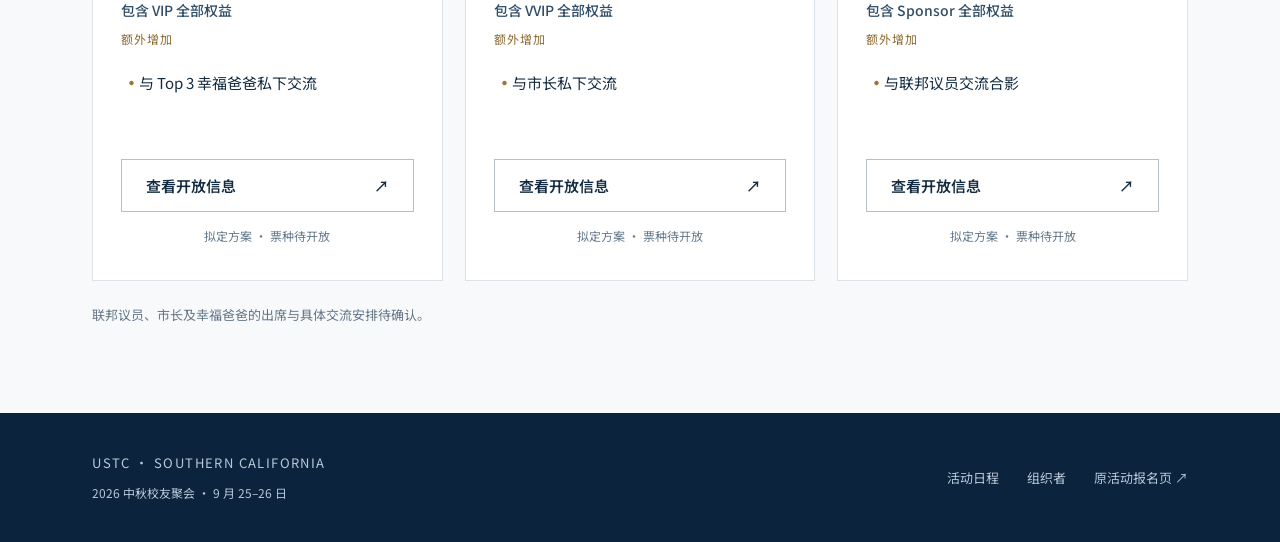
==== commit 603f74d1: "Publish USTC Mid-Autumn 2026 website" ====
--- a/happy-fathers/index.html
+++ b/happy-fathers/index.html
@@ -1,7 +1,7 @@
-<!doctype html><html lang="zh-CN"><head><meta charset="utf-8"><meta name="viewport" content="width=device-width,initial-scale=1"><meta name="theme-color" content="#0b233d"><title>幸福爸爸 | 2026 科大南加州中秋聚会</title><meta name="description" content="2026年9月25–26日，科大南加州校友中秋聚会。庆祝科大68周年、USTCAF31周年，共聚Caltech，参加校友论坛、晨跑及幸福爸爸活动。"><link rel="icon" href="data:image/svg+xml,%3Csvg xmlns='http://www.w3.org/2000/svg' viewBox='0 0 32 32'%3E%3Crect width='32' height='32' rx='7' fill='%230b233d'/%3E%3Cpath d='M23 7a11 11 0 1 0 2 17A10 10 0 0 1 23 7' fill='%23dfbb77'/%3E%3C/svg%3E"><link rel="stylesheet" href="../styles.css"><link rel="stylesheet" href="../responsive.css"><link rel="stylesheet" href="../supplement.css"><script src="../site.js" defer></script><script id="local-ticket-data" type="application/json">[{"id":"run","name":"校友与家属晨跑","en":"MORNING RUN","price":10,"date":"9 月 26 日 · 06:00–08:00","benefits":["校友与家属一同参加晨跑","活动 T-shirt + 简单早餐"],"existing":true},{"id":"student","name":"学生票","en":"STUDENT","price":31,"date":"9 月 26 日 · 白天","benefits":["白天论坛","10 道川菜中餐"],"existing":true},{"id":"alumni","name":"校友票","en":"ALUMNI","price":68,"date":"9 月 26 日 · 白天","benefits":["白天论坛","10 道川菜中餐"],"existing":true},{"id":"vip","name":"VIP","en":"FRIDAY GATHERING","price":178,"date":"9 月 25 日 · 周五","benefits":["周五 Party","Private Resort 相聚"],"existing":false},{"id":"vvip","name":"VVIP","en":"HAPPY FATHERS","price":500,"date":"9 月 25 日 · 周五","benefits":["周五 Party","与 Top 3 幸福爸爸私下交流"],"existing":false},{"id":"sponsor","name":"Sponsor","en":"活动赞助","price":1000,"date":"9 月 25 日 · 周五","benefits":["周五 Party","与议员、市长私下交流","与 Top 3 幸福爸爸私下交流"],"existing":false},{"id":"cohost","name":"Co-host","en":"联合主办","price":3000,"date":"9 月 25 日 · 周五","benefits":["周五 Party","与议员、市长私下交流","与 Top 3 幸福爸爸私下交流"],"existing":false}]</script></head><body><a class="skip-link" href="#main">跳至正文</a><header class="site-header"><a class="brand" href="../index.html"><span class="brand-mark" aria-hidden="true">科大</span><span>中国科学技术大学<span class="brand-sub">南加州校友 · USTC SOUTHERN CALIFORNIA</span></span></a><nav aria-label="主导航"><a href="../index.html" >Home 首页</a><a href="../schedule/index.html" >Schedule 日程</a><a href="index.html" class="active" aria-current="page">幸福爸爸</a><a href="../organizers/index.html" >Organizers</a></nav><a class="button small gold" href="../index.html#tickets">报名参加 <span aria-hidden="true">↗</span></a></header><main id="main"><section class="subhero"><div><p class="eyebrow">2026 HAPPY FATHERS · 征集与评选</p><h1>把幸福的故事，<br>讲给更多人听。</h1><p>中国科大美西南校友会<br>“2026 校友幸福爸爸”征集与评选活动已启动。</p><a class="button gold nomination-cta" href="https://forms.gle/A3JKGY8aooyT62dt6" target="_blank" rel="noopener noreferrer">自荐 / 推荐幸福爸爸 <span aria-hidden="true">↗</span></a><p class="nomination-hint">首轮仅需基本信息 · 家庭故事、照片、视频均为选填</p></div><span class="subhero-date">HAPPY<br><strong>FATHERS</strong></span></section>
+<!doctype html><html lang="zh-CN"><head><meta charset="utf-8"><meta name="viewport" content="width=device-width,initial-scale=1"><meta name="theme-color" content="#0b233d"><title>幸福爸爸 | 2026 科大南加州中秋聚会</title><meta name="description" content="2026年9月25–26日，科大南加州校友中秋聚会。庆祝科大68周年、USTCAF31周年，相聚Irvine与Caltech，参加红毯嘉年华、校友论坛、晨跑及幸福爸爸活动。"><link rel="icon" href="data:image/svg+xml,%3Csvg xmlns='http://www.w3.org/2000/svg' viewBox='0 0 32 32'%3E%3Crect width='32' height='32' rx='7' fill='%230b233d'/%3E%3Cpath d='M23 7a11 11 0 1 0 2 17A10 10 0 0 1 23 7' fill='%23dfbb77'/%3E%3C/svg%3E"><link rel="stylesheet" href="../styles.css"><link rel="stylesheet" href="../responsive.css"><link rel="stylesheet" href="../supplement.css"><script src="../site.js" defer></script><script id="local-ticket-data" type="application/json">[{"id":"run","name":"校友与家属晨跑","en":"MORNING RUN","price":10,"date":"9 月 26 日 · 06:00–08:00","benefits":["校友与家属一同参加晨跑","活动 T-shirt + 简单早餐"],"existing":true},{"id":"student","name":"学生票","en":"STUDENT","price":31,"date":"9 月 26 日 · 白天","benefits":["白天论坛","10 道川菜中餐"],"existing":true},{"id":"alumni","name":"校友票","en":"ALUMNI","price":68,"date":"9 月 26 日 · 白天","benefits":["白天论坛","10 道川菜中餐"],"existing":true},{"id":"vip","name":"VIP","en":"RED CARPET CARNIVAL","price":178,"date":"9 月 25 日 · 周五","benefits":["红毯嘉年华","Irvine Private Resort 相聚"],"existing":false},{"id":"vvip","name":"VVIP","en":"HAPPY FATHERS","price":500,"date":"9 月 25 日 · 周五","inherits":"vip","benefits":["与 Top 3 幸福爸爸私下交流"],"existing":false},{"id":"sponsor","name":"Sponsor","en":"活动赞助","price":1000,"date":"9 月 25 日 · 周五","inherits":"vvip","benefits":["与市长私下交流"],"existing":false},{"id":"cohost","name":"Co-host","en":"联合主办","price":3000,"date":"9 月 25 日 · 周五","inherits":"sponsor","benefits":["与联邦议员交流合影"],"existing":false}]</script></head><body><a class="skip-link" href="#main">跳至正文</a><header class="site-header"><a class="brand" href="../index.html"><span class="brand-mark" aria-hidden="true">科大</span><span>中国科学技术大学<span class="brand-sub">南加州校友 · USTC SOUTHERN CALIFORNIA</span></span></a><nav aria-label="主导航"><a href="../index.html" >Home 首页</a><a href="../schedule/index.html" >Schedule 日程</a><a href="index.html" class="active" aria-current="page">幸福爸爸</a><a href="../organizers/index.html" >Organizers</a></nav><a class="button small gold" href="../index.html#tickets">报名参加 <span aria-hidden="true">↗</span></a></header><main id="main"><section class="subhero"><div><p class="eyebrow">2026 HAPPY FATHERS · 征集与评选</p><h1>把幸福的故事，<br>讲给更多人听。</h1><p>中国科大美西南校友会<br>“2026 校友幸福爸爸”征集与评选活动已启动。</p><a class="button gold nomination-cta" href="https://forms.gle/A3JKGY8aooyT62dt6" target="_blank" rel="noopener noreferrer">自荐 / 推荐幸福爸爸 <span aria-hidden="true">↗</span></a><p class="nomination-hint">首轮仅需基本信息 · 家庭故事、照片、视频均为选填</p></div><span class="subhero-date">HAPPY<br><strong>FATHERS</strong></span></section>
 <section class="section father-intro"><div class="father-number"><span>2026</span><strong>家</strong><p>陪伴 · 担当 · 传承</p></div><div><p class="eyebrow blue">THE STORIES THAT MATTER</p><h2>幸福，藏在日常的陪伴里。</h2><p>我们寻找的，不一定是事业最成功的爸爸，而是重视孩子成长、懂得陪伴与担当，并拥有真实温暖家庭故事的科大校友父亲。</p><p>欢迎校友自荐，也欢迎推荐身边的科大校友。一次用心的陪伴、一份长久的承担、一段代际传承的故事，都可能成为其他家庭的启发。</p><span class="status-tag">提名开放中</span></div></section>
 <section class="section nomination-section"><div class="section-heading"><div><p class="eyebrow blue">NOMINATE A FATHER</p><h2>首轮提名，从认识他开始。</h2></div><a class="text-link" href="https://forms.gle/A3JKGY8aooyT62dt6" target="_blank" rel="noopener noreferrer">打开提名表 <span aria-hidden="true">↗</span></a></div><div class="nomination-grid"><article><span>01</span><h3>自荐或推荐</h3><p>推荐一位拥有真实家庭故事的科大校友父亲，也可以推荐自己。</p></article><article><span>02</span><h3>填写基本信息</h3><p>首轮提名只需填写基本信息，请按提名表中的必填项完成。</p></article><article><span>03</span><h3>故事可以之后补充</h3><p>家庭故事、照片和短视频均为选填，准备好后再补充也可以。</p></article></div><div class="nomination-bottom"><p>优秀家庭计划在 9 月 25–26 日年度盛会期间展示与表彰。<br>提名截止时间、评选安排及入选名单待公布。</p><a class="button gold" href="https://forms.gle/A3JKGY8aooyT62dt6" target="_blank" rel="noopener noreferrer">填写提名表 <span aria-hidden="true">↗</span></a></div></section>
 <section class="section family-celebration"><p class="eyebrow blue">HERITAGE & GRATITUDE</p><div class="family-copy"><h2>致敬父爱，<br>也致敬一代代的传承。</h2><div><p>年度盛会特别策划“农历父亲节”主题庆典，结合中华传统文化中父爱、家庭责任与代际传承的精神，邀请校友携家人共同参与。</p><p>计划通过父亲故事分享、亲子互动与家庭展示，向默默付出的父亲们致敬。具体节目与时间将在确认后更新。</p><a class="text-link" href="../schedule/index.html">查看年度盛会日程 <span aria-hidden="true">→</span></a></div></div></section>
 <section class="section guest-section"><div class="section-heading"><div><p class="eyebrow blue">TOP 3 · HAPPY FATHERS</p><h2>期待，与他们相遇。</h2></div><p>幸福爸爸嘉宾名单待公布</p></div><div class="guest-list"><div><span>01</span><h3>嘉宾待公布</h3><p>幸福爸爸 · Happy Fathers</p></div><div><span>02</span><h3>嘉宾待公布</h3><p>幸福爸爸 · Happy Fathers</p></div><div><span>03</span><h3>嘉宾待公布</h3><p>幸福爸爸 · Happy Fathers</p></div></div></section>
-<section class="section"><div class="section-heading"><div><p class="eyebrow blue">JOIN THE CONVERSATION</p><h2>与 Top 3 幸福爸爸面对面。</h2></div><p>周五 Party · 拟定交流方案</p></div><p class="participation-note">VVIP、Sponsor 与 Co-host 方案拟包含与 Top 3 幸福爸爸私下交流。提名与购票分别办理；以下票种尚待开放。</p><div class="ticket-grid"><article class="ticket-card "><div class="ticket-top"><p>HAPPY FATHERS</p></div><h3 class="ticket-name">VVIP</h3><div class="ticket-price"><span>$</span>500<small>USD</small></div><p class="ticket-date">9 月 25 日 · 周五</p><ul><li>周五 Party</li><li>与 Top 3 幸福爸爸私下交流</li></ul><button class="button outline" data-ticket="vvip">查看开放信息 <span aria-hidden="true">↗</span></button><p class="ticket-status">拟定方案 · 票种待开放</p></article><article class="ticket-card "><div class="ticket-top"><p>活动赞助</p></div><h3 class="ticket-name">Sponsor</h3><div class="ticket-price"><span>$</span>1,000<small>USD</small></div><p class="ticket-date">9 月 25 日 · 周五</p><ul><li>周五 Party</li><li>与议员、市长私下交流</li><li>与 Top 3 幸福爸爸私下交流</li></ul><button class="button outline" data-ticket="sponsor">查看开放信息 <span aria-hidden="true">↗</span></button><p class="ticket-status">拟定方案 · 票种待开放</p></article><article class="ticket-card "><div class="ticket-top"><p>联合主办</p></div><h3 class="ticket-name">Co-host</h3><div class="ticket-price"><span>$</span>3,000<small>USD</small></div><p class="ticket-date">9 月 25 日 · 周五</p><ul><li>周五 Party</li><li>与议员、市长私下交流</li><li>与 Top 3 幸福爸爸私下交流</li></ul><button class="button outline" data-ticket="cohost">查看开放信息 <span aria-hidden="true">↗</span></button><p class="ticket-status">拟定方案 · 票种待开放</p></article></div><p class="section-note">议员、市长及幸福爸爸的出席与具体交流安排待确认。</p></section>
+<section class="section"><div class="section-heading"><div><p class="eyebrow blue">JOIN THE CONVERSATION</p><h2>与 Top 3 幸福爸爸，相聚话人生。</h2></div><p>红毯嘉年华 · Irvine Private Resort</p></div><p class="participation-note">周五在 Irvine Private Resort 相聚，详细地址于 VIP 报名后通知。VVIP、Sponsor 与 Co-host 按级别包含前一档全部权益，并额外增加下列内容。提名与购票分别办理；以下票种尚待开放。</p><div class="ticket-grid"><article class="ticket-card "><div class="ticket-top"><p>HAPPY FATHERS</p></div><h3 class="ticket-name">VVIP</h3><div class="ticket-price"><span>$</span>500<small>USD</small></div><p class="ticket-date">9 月 25 日 · 周五</p><p class="ticket-includes">包含 VIP 全部权益<span>额外增加</span></p><ul><li>与 Top 3 幸福爸爸私下交流</li></ul><button class="button outline" data-ticket="vvip">查看开放信息 <span aria-hidden="true">↗</span></button><p class="ticket-status">拟定方案 · 票种待开放</p></article><article class="ticket-card "><div class="ticket-top"><p>活动赞助</p></div><h3 class="ticket-name">Sponsor</h3><div class="ticket-price"><span>$</span>1,000<small>USD</small></div><p class="ticket-date">9 月 25 日 · 周五</p><p class="ticket-includes">包含 VVIP 全部权益<span>额外增加</span></p><ul><li>与市长私下交流</li></ul><button class="button outline" data-ticket="sponsor">查看开放信息 <span aria-hidden="true">↗</span></button><p class="ticket-status">拟定方案 · 票种待开放</p></article><article class="ticket-card "><div class="ticket-top"><p>联合主办</p></div><h3 class="ticket-name">Co-host</h3><div class="ticket-price"><span>$</span>3,000<small>USD</small></div><p class="ticket-date">9 月 25 日 · 周五</p><p class="ticket-includes">包含 Sponsor 全部权益<span>额外增加</span></p><ul><li>与联邦议员交流合影</li></ul><button class="button outline" data-ticket="cohost">查看开放信息 <span aria-hidden="true">↗</span></button><p class="ticket-status">拟定方案 · 票种待开放</p></article></div><p class="section-note">联邦议员、市长及幸福爸爸的出席与具体交流安排待确认。</p></section>
 </main><footer><div><span>USTC · SOUTHERN CALIFORNIA</span><p>2026 中秋校友聚会 · 9 月 25–26 日</p></div><div class="footer-links"><a href="../schedule/index.html">活动日程</a><a href="../organizers/index.html">组织者</a><a href="https://www.zeffy.com/en-US/ticketing/ustcaf2026" target="_blank" rel="noopener noreferrer">原活动报名页 ↗</a></div></footer><dialog id="payment-dialog" aria-labelledby="payment-title"><div class="dialog-header"><p class="eyebrow blue">REGISTRATION · USD</p><button type="button" class="close-dialog" aria-label="关闭报名窗口">×</button></div><h2 id="payment-title">报名方式</h2><p id="payment-selection" class="payment-selection"></p><p id="payment-description"></p><div class="payment-method"><div><strong>银行卡 · Visa / Mastercard</strong><p>通过 Zeffy 使用美元结账</p></div><a id="zeffy-pay" class="button gold" href="https://www.zeffy.com/en-US/ticketing/ustcaf2026" target="_blank" rel="noopener noreferrer">查看并核对票种 ↗</a><p id="zeffy-pending" class="pending-method" hidden>此票种尚未在 Zeffy 上架，报名开放后更新。</p></div><div class="payment-method"><strong>Zelle</strong><p>收款信息待公布，暂未开放。</p></div><div class="payment-method"><strong>Venmo</strong><p>收款信息待公布，暂未开放。</p></div><p class="dialog-note">Zelle 和 Venmo 将由主办方另行提供，不通过 Zeffy 收款。请勿向未经确认的账户付款。</p></dialog></body></html>
--- a/supplement.css
+++ b/supplement.css
@@ -1 +1,2 @@
 .nomination-cta{margin-top:28px}.subhero .nomination-hint{font-size:13px!important;margin-top:15px!important}.subhero-date strong{font-size:55px}.father-number strong{font-family:var(--serif);font-size:145px;line-height:1.5}.father-number p{font-size:16px;letter-spacing:3px}.themes{padding-top:0;background:#fff}.theme-grid{display:grid;grid-template-columns:repeat(3,minmax(0,1fr));gap:30px}.theme-grid article{padding:28px 0;border-top:2px solid #b89864;display:flex;flex-direction:column;align-items:flex-start}.theme-grid article>span{font-size:12px;letter-spacing:1.5px;color:#687f92}.theme-grid h3{font:600 24px/1.5 var(--serif);margin:24px 0 15px}.theme-grid p{font-size:16px;line-height:1.9;color:#617587;margin-bottom:24px}.theme-grid .text-link{margin-top:auto}.nomination-section{background:#eaf0f5}.nomination-grid{display:grid;grid-template-columns:repeat(3,1fr);gap:35px}.nomination-grid article{border-top:1px solid #aebecb;padding-top:24px}.nomination-grid article>span{font:400 25px Georgia,serif;color:#9a763a}.nomination-grid h3{font-size:20px;font-weight:500;margin:24px 0 14px}.nomination-grid p{font-size:16px;color:#5c7488}.nomination-bottom{display:flex;justify-content:space-between;gap:30px;align-items:center;border-top:1px solid #c7d5e0;margin-top:25px;padding-top:25px}.nomination-bottom p{font-size:14px;color:#5c7488;margin:0}.family-celebration{background:#fff}.family-copy{display:grid;grid-template-columns:1fr 1fr;gap:8%}.family-copy p{color:#5d7487}.participation-note{color:#597185;margin-bottom:30px}.sponsor-purpose{max-width:900px;font-size:15px;line-height:2;color:#597185;margin-top:30px;margin-bottom:0}@media(max-width:950px){.subhero-date{display:none}.theme-grid{gap:20px}.theme-grid h3{font-size:21px}.nomination-grid{gap:22px}}@media(max-width:760px){.theme-grid,.nomination-grid,.family-copy{grid-template-columns:1fr;gap:12px}.theme-grid article{padding-bottom:20px}.theme-grid h3{font-size:24px;margin-top:18px}.nomination-grid h3{margin-top:15px}.nomination-grid article{padding-bottom:14px}.nomination-bottom{align-items:flex-start;flex-direction:column}.nomination-bottom p{font-size:13px}.father-number strong{font-size:100px}.father-number p{display:block;font-size:16px}.family-copy h2{font-size:29px}.subhero .nomination-hint{font-size:12px!important}.theme-grid article>span{font-size:12px}}
+.hero-facts strong small{display:block;color:#b9cbd9;font-size:12px;font-weight:400;line-height:1.6;margin-top:5px}.ticket-card .ticket-includes{margin:0 0 15px;font-size:14px;font-weight:500;color:#304e68;line-height:1.8}.ticket-includes span{display:block;margin-top:5px;font-size:12px;font-weight:400;letter-spacing:1px;color:#8c692e}.friday-venue{display:grid;grid-template-columns:1fr 1fr;gap:35px;padding:30px 35px;margin-bottom:40px;background:#edf2f6;border-left:3px solid #bc985d}.friday-venue h3{margin-top:12px;margin-bottom:10px}.friday-venue>div:first-child h3{font:500 24px/1.5 var(--serif)}.friday-venue p{font-size:16px;color:#496379;margin:0}.friday-venue .friday-venue-detail{font-size:13px;margin-top:9px;color:#687f91}@media(max-width:760px){.friday-venue{grid-template-columns:1fr;gap:22px;padding:25px;margin-bottom:30px}.friday-venue h3{font-size:23px}.hero-facts strong small{font-size:12px;white-space:normal}}
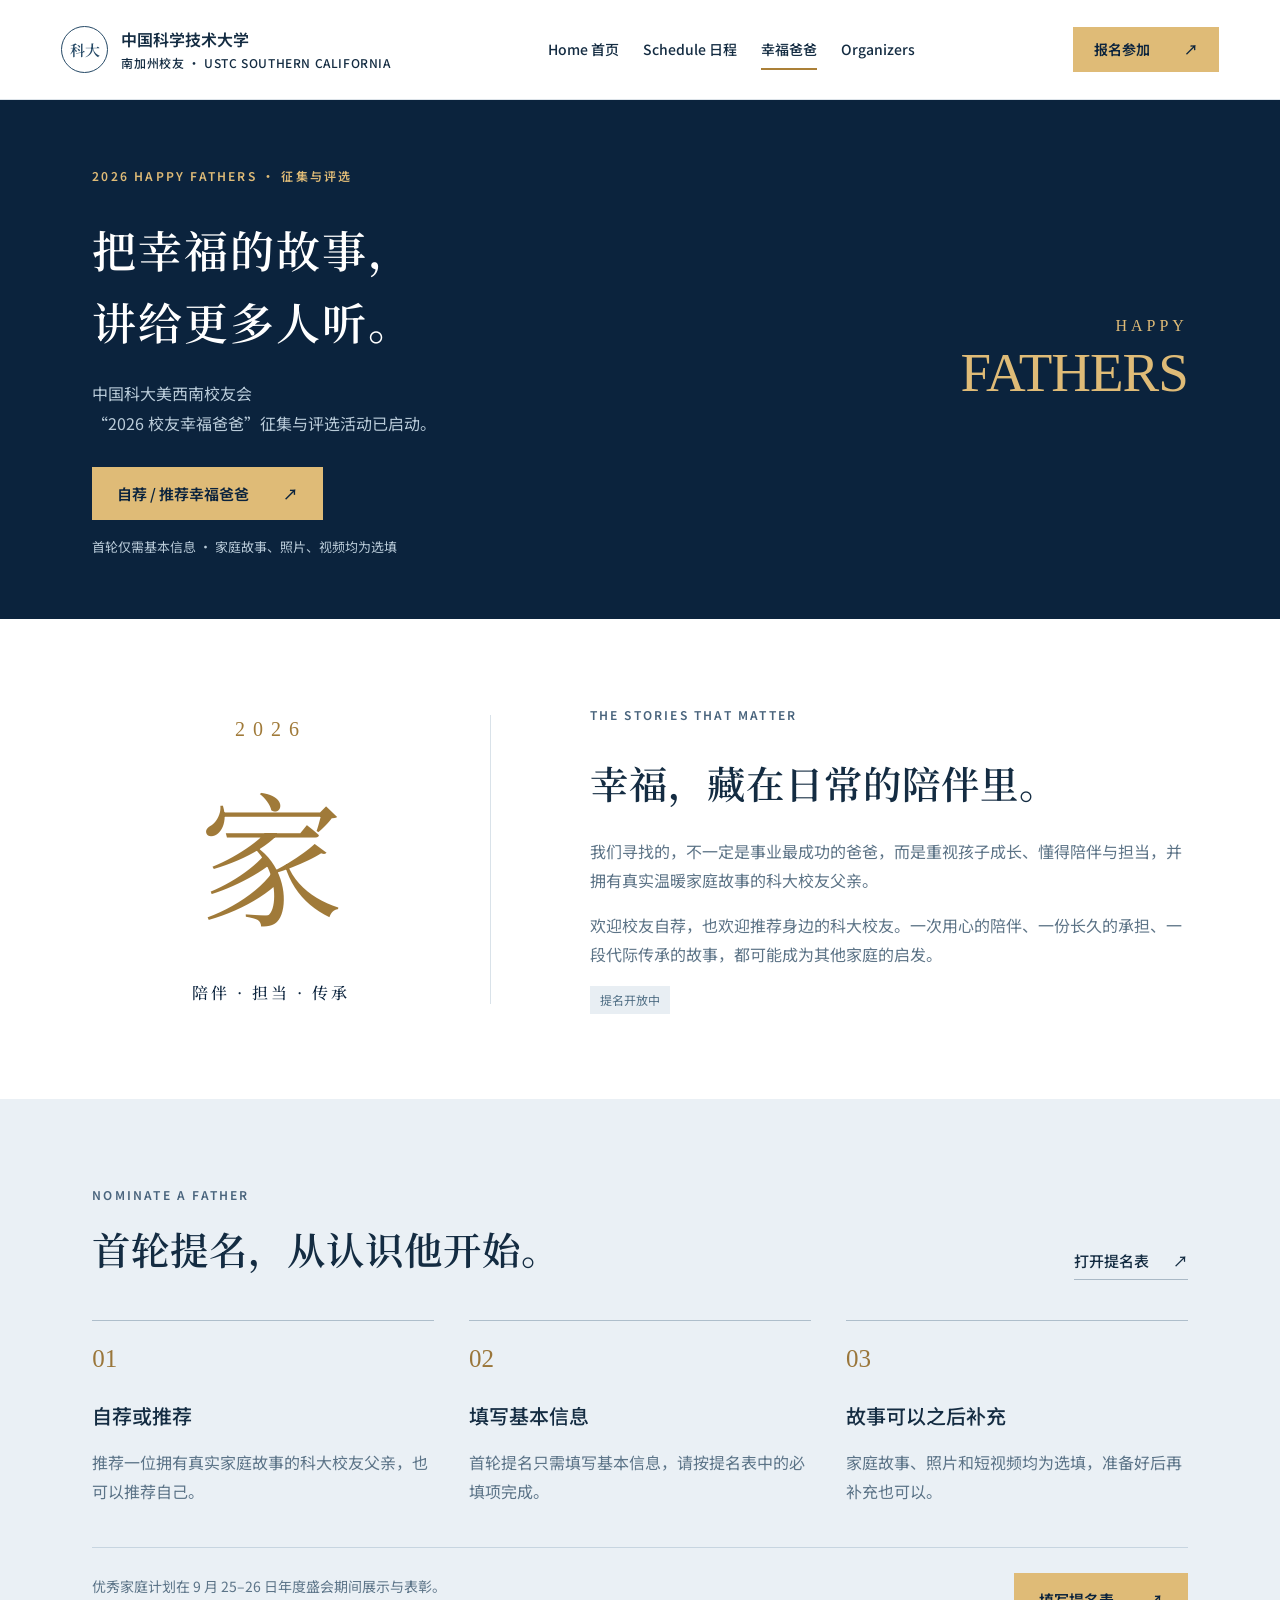
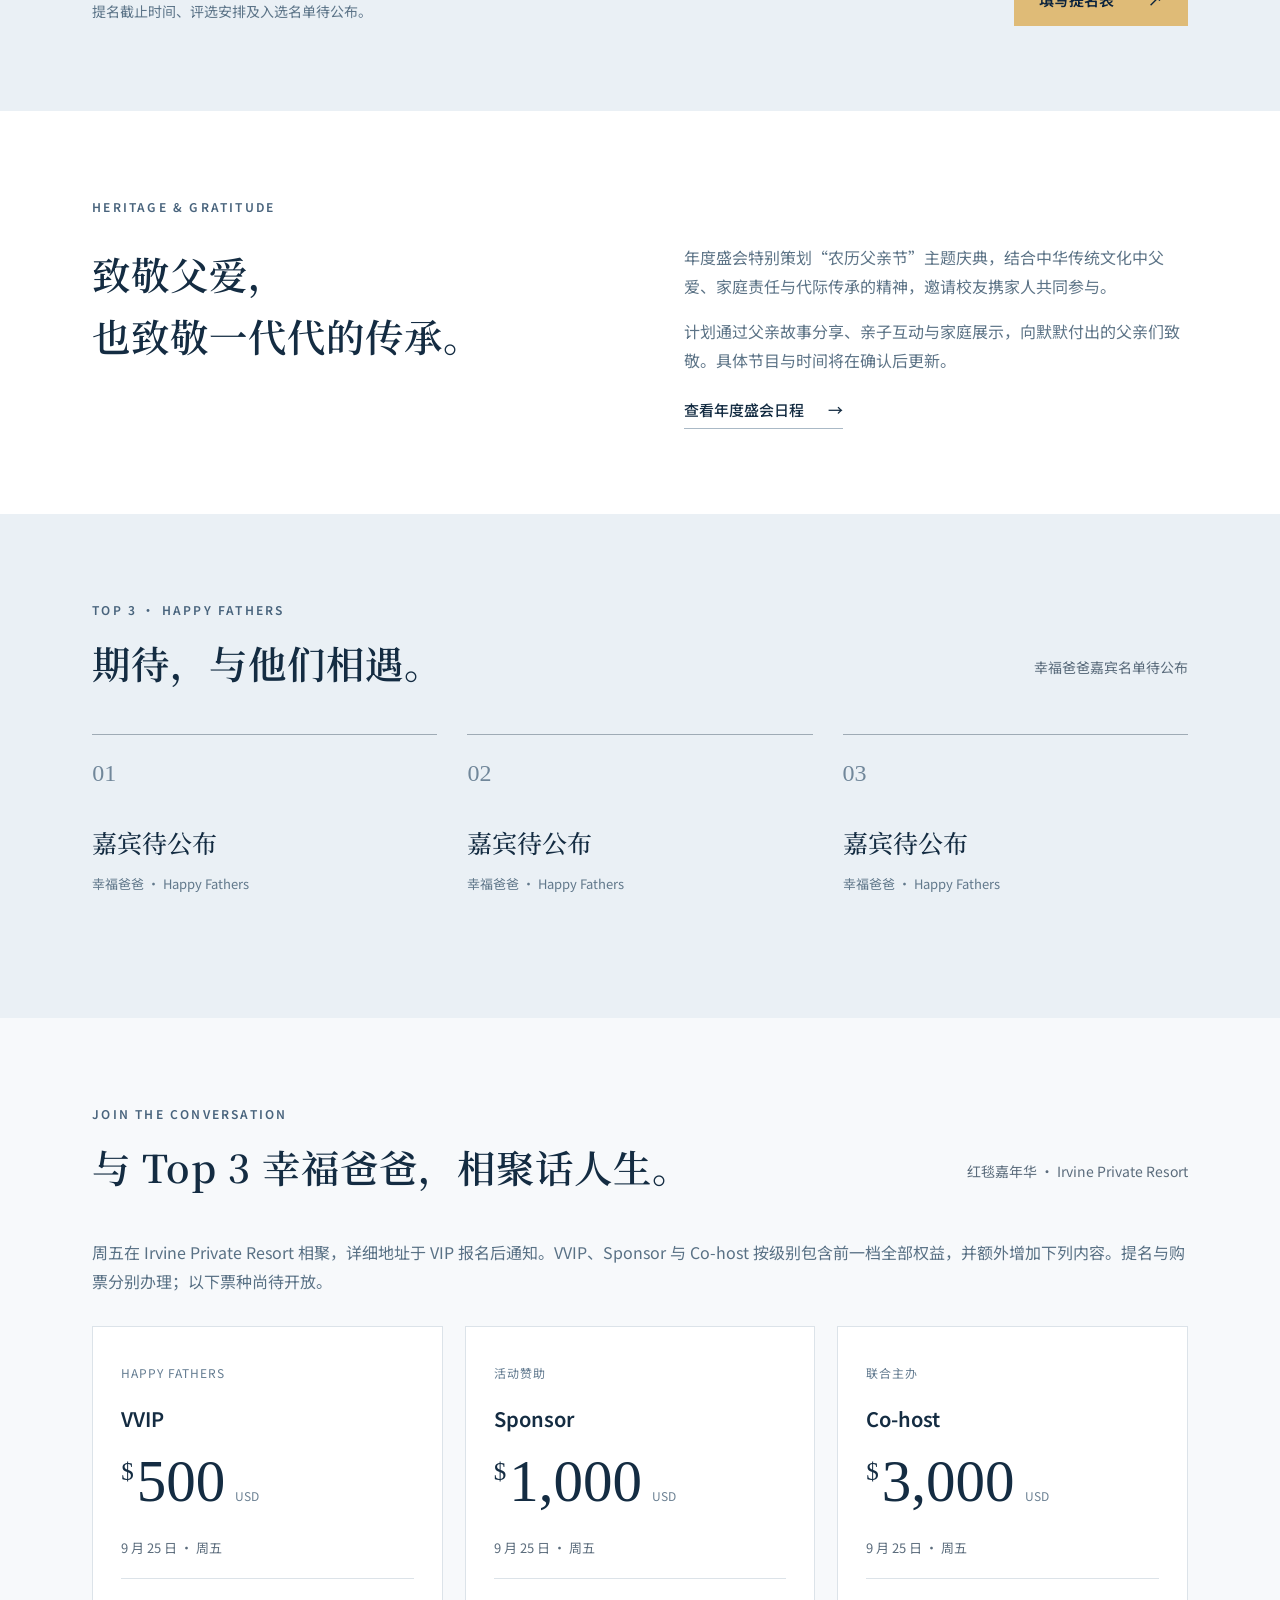
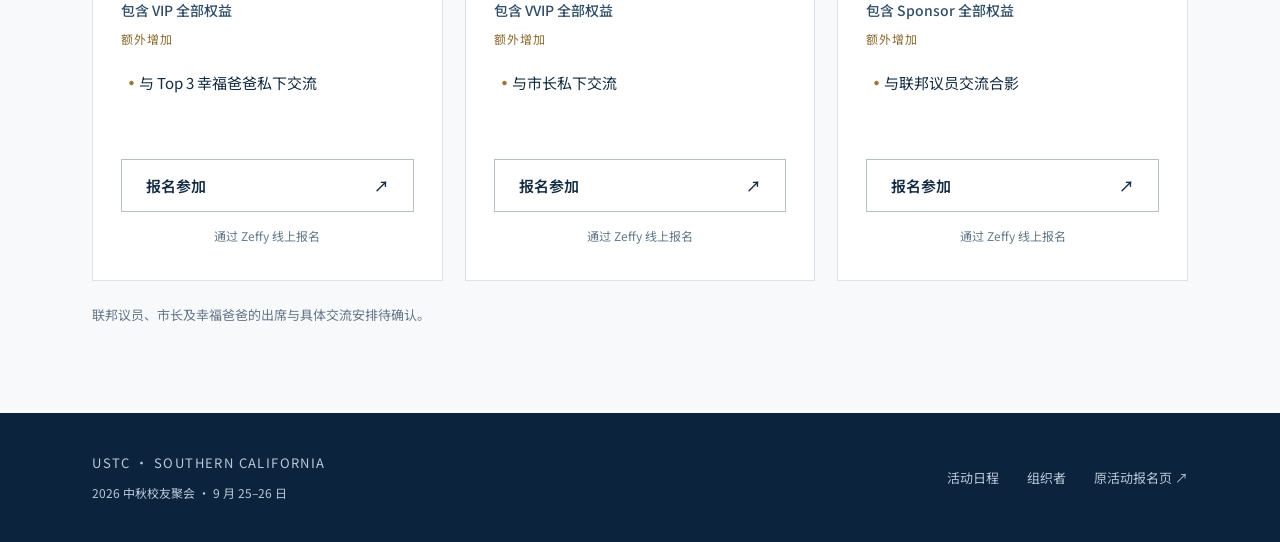
==== commit 1e56b396: "Publish USTC Mid-Autumn 2026 website" ====
--- a/happy-fathers/index.html
+++ b/happy-fathers/index.html
@@ -1,7 +1,7 @@
-<!doctype html><html lang="zh-CN"><head><meta charset="utf-8"><meta name="viewport" content="width=device-width,initial-scale=1"><meta name="theme-color" content="#0b233d"><title>幸福爸爸 | 2026 科大南加州中秋聚会</title><meta name="description" content="2026年9月25–26日，科大南加州校友中秋聚会。庆祝科大68周年、USTCAF31周年，相聚Irvine与Caltech，参加红毯嘉年华、校友论坛、晨跑及幸福爸爸活动。"><link rel="icon" href="data:image/svg+xml,%3Csvg xmlns='http://www.w3.org/2000/svg' viewBox='0 0 32 32'%3E%3Crect width='32' height='32' rx='7' fill='%230b233d'/%3E%3Cpath d='M23 7a11 11 0 1 0 2 17A10 10 0 0 1 23 7' fill='%23dfbb77'/%3E%3C/svg%3E"><link rel="stylesheet" href="../styles.css"><link rel="stylesheet" href="../responsive.css"><link rel="stylesheet" href="../supplement.css"><script src="../site.js" defer></script><script id="local-ticket-data" type="application/json">[{"id":"run","name":"校友与家属晨跑","en":"MORNING RUN","price":10,"date":"9 月 26 日 · 06:00–08:00","benefits":["校友与家属一同参加晨跑","活动 T-shirt + 简单早餐"],"existing":true},{"id":"student","name":"学生票","en":"STUDENT","price":31,"date":"9 月 26 日 · 白天","benefits":["白天论坛","10 道川菜中餐"],"existing":true},{"id":"alumni","name":"校友票","en":"ALUMNI","price":68,"date":"9 月 26 日 · 白天","benefits":["白天论坛","10 道川菜中餐"],"existing":true},{"id":"vip","name":"VIP","en":"RED CARPET CARNIVAL","price":178,"date":"9 月 25 日 · 周五","benefits":["红毯嘉年华","Irvine Private Resort 相聚"],"existing":false},{"id":"vvip","name":"VVIP","en":"HAPPY FATHERS","price":500,"date":"9 月 25 日 · 周五","inherits":"vip","benefits":["与 Top 3 幸福爸爸私下交流"],"existing":false},{"id":"sponsor","name":"Sponsor","en":"活动赞助","price":1000,"date":"9 月 25 日 · 周五","inherits":"vvip","benefits":["与市长私下交流"],"existing":false},{"id":"cohost","name":"Co-host","en":"联合主办","price":3000,"date":"9 月 25 日 · 周五","inherits":"sponsor","benefits":["与联邦议员交流合影"],"existing":false}]</script></head><body><a class="skip-link" href="#main">跳至正文</a><header class="site-header"><a class="brand" href="../index.html"><span class="brand-mark" aria-hidden="true">科大</span><span>中国科学技术大学<span class="brand-sub">南加州校友 · USTC SOUTHERN CALIFORNIA</span></span></a><nav aria-label="主导航"><a href="../index.html" >Home 首页</a><a href="../schedule/index.html" >Schedule 日程</a><a href="index.html" class="active" aria-current="page">幸福爸爸</a><a href="../organizers/index.html" >Organizers</a></nav><a class="button small gold" href="../index.html#tickets">报名参加 <span aria-hidden="true">↗</span></a></header><main id="main"><section class="subhero"><div><p class="eyebrow">2026 HAPPY FATHERS · 征集与评选</p><h1>把幸福的故事，<br>讲给更多人听。</h1><p>中国科大美西南校友会<br>“2026 校友幸福爸爸”征集与评选活动已启动。</p><a class="button gold nomination-cta" href="https://forms.gle/A3JKGY8aooyT62dt6" target="_blank" rel="noopener noreferrer">自荐 / 推荐幸福爸爸 <span aria-hidden="true">↗</span></a><p class="nomination-hint">首轮仅需基本信息 · 家庭故事、照片、视频均为选填</p></div><span class="subhero-date">HAPPY<br><strong>FATHERS</strong></span></section>
+<!doctype html><html lang="zh-CN"><head><meta charset="utf-8"><meta name="viewport" content="width=device-width,initial-scale=1"><meta name="theme-color" content="#0b233d"><title>幸福爸爸 | 2026 科大南加州中秋聚会</title><meta name="description" content="2026年9月25–26日，科大南加州校友中秋聚会。庆祝科大68周年、USTCAF31周年，相聚Irvine与Caltech，参加红毯嘉年华、校友论坛、晨跑及幸福爸爸活动。"><link rel="icon" href="data:image/svg+xml,%3Csvg xmlns='http://www.w3.org/2000/svg' viewBox='0 0 32 32'%3E%3Crect width='32' height='32' rx='7' fill='%230b233d'/%3E%3Cpath d='M23 7a11 11 0 1 0 2 17A10 10 0 0 1 23 7' fill='%23dfbb77'/%3E%3C/svg%3E"><link rel="stylesheet" href="../styles.css"><link rel="stylesheet" href="../responsive.css"><link rel="stylesheet" href="../supplement.css"><script src="../site.js" defer></script><script id="local-ticket-data" type="application/json">[{"id":"run","name":"校友与家属晨跑","en":"MORNING RUN","price":10,"date":"9 月 26 日 · 06:00–08:00","benefits":["校友与家属一同参加晨跑","活动 T-shirt + 简单早餐"],"existing":true},{"id":"student","name":"学生票","en":"STUDENT","price":31,"date":"9 月 26 日 · 白天","benefits":["白天论坛","10 道川菜中餐"],"existing":true},{"id":"alumni","name":"校友票","en":"ALUMNI","price":68,"date":"9 月 26 日 · 白天","benefits":["白天论坛","10 道川菜中餐"],"existing":true},{"id":"vip","name":"VIP","en":"RED CARPET CARNIVAL","price":135,"date":"9 月 25 日 · 周五","benefits":["红毯嘉年华","Irvine Private Resort 相聚"],"existing":true},{"id":"vvip","name":"VVIP","en":"HAPPY FATHERS","price":500,"date":"9 月 25 日 · 周五","inherits":"vip","benefits":["与 Top 3 幸福爸爸私下交流"],"existing":true},{"id":"sponsor","name":"Sponsor","en":"活动赞助","price":1000,"date":"9 月 25 日 · 周五","inherits":"vvip","benefits":["与市长私下交流"],"existing":true},{"id":"cohost","name":"Co-host","en":"联合主办","price":3000,"date":"9 月 25 日 · 周五","inherits":"sponsor","benefits":["与联邦议员交流合影"],"existing":true}]</script></head><body><a class="skip-link" href="#main">跳至正文</a><header class="site-header"><a class="brand" href="../index.html"><span class="brand-mark" aria-hidden="true">科大</span><span>中国科学技术大学<span class="brand-sub">南加州校友 · USTC SOUTHERN CALIFORNIA</span></span></a><nav aria-label="主导航"><a href="../index.html" >Home 首页</a><a href="../schedule/index.html" >Schedule 日程</a><a href="index.html" class="active" aria-current="page">幸福爸爸</a><a href="../organizers/index.html" >Organizers</a></nav><a class="button small gold" href="../index.html#tickets">报名参加 <span aria-hidden="true">↗</span></a></header><main id="main"><section class="subhero"><div><p class="eyebrow">2026 HAPPY FATHERS · 征集与评选</p><h1>把幸福的故事，<br>讲给更多人听。</h1><p>中国科大美西南校友会<br>“2026 校友幸福爸爸”征集与评选活动已启动。</p><a class="button gold nomination-cta" href="https://forms.gle/A3JKGY8aooyT62dt6" target="_blank" rel="noopener noreferrer">自荐 / 推荐幸福爸爸 <span aria-hidden="true">↗</span></a><p class="nomination-hint">首轮仅需基本信息 · 家庭故事、照片、视频均为选填</p></div><span class="subhero-date">HAPPY<br><strong>FATHERS</strong></span></section>
 <section class="section father-intro"><div class="father-number"><span>2026</span><strong>家</strong><p>陪伴 · 担当 · 传承</p></div><div><p class="eyebrow blue">THE STORIES THAT MATTER</p><h2>幸福，藏在日常的陪伴里。</h2><p>我们寻找的，不一定是事业最成功的爸爸，而是重视孩子成长、懂得陪伴与担当，并拥有真实温暖家庭故事的科大校友父亲。</p><p>欢迎校友自荐，也欢迎推荐身边的科大校友。一次用心的陪伴、一份长久的承担、一段代际传承的故事，都可能成为其他家庭的启发。</p><span class="status-tag">提名开放中</span></div></section>
 <section class="section nomination-section"><div class="section-heading"><div><p class="eyebrow blue">NOMINATE A FATHER</p><h2>首轮提名，从认识他开始。</h2></div><a class="text-link" href="https://forms.gle/A3JKGY8aooyT62dt6" target="_blank" rel="noopener noreferrer">打开提名表 <span aria-hidden="true">↗</span></a></div><div class="nomination-grid"><article><span>01</span><h3>自荐或推荐</h3><p>推荐一位拥有真实家庭故事的科大校友父亲，也可以推荐自己。</p></article><article><span>02</span><h3>填写基本信息</h3><p>首轮提名只需填写基本信息，请按提名表中的必填项完成。</p></article><article><span>03</span><h3>故事可以之后补充</h3><p>家庭故事、照片和短视频均为选填，准备好后再补充也可以。</p></article></div><div class="nomination-bottom"><p>优秀家庭计划在 9 月 25–26 日年度盛会期间展示与表彰。<br>提名截止时间、评选安排及入选名单待公布。</p><a class="button gold" href="https://forms.gle/A3JKGY8aooyT62dt6" target="_blank" rel="noopener noreferrer">填写提名表 <span aria-hidden="true">↗</span></a></div></section>
 <section class="section family-celebration"><p class="eyebrow blue">HERITAGE & GRATITUDE</p><div class="family-copy"><h2>致敬父爱，<br>也致敬一代代的传承。</h2><div><p>年度盛会特别策划“农历父亲节”主题庆典，结合中华传统文化中父爱、家庭责任与代际传承的精神，邀请校友携家人共同参与。</p><p>计划通过父亲故事分享、亲子互动与家庭展示，向默默付出的父亲们致敬。具体节目与时间将在确认后更新。</p><a class="text-link" href="../schedule/index.html">查看年度盛会日程 <span aria-hidden="true">→</span></a></div></div></section>
 <section class="section guest-section"><div class="section-heading"><div><p class="eyebrow blue">TOP 3 · HAPPY FATHERS</p><h2>期待，与他们相遇。</h2></div><p>幸福爸爸嘉宾名单待公布</p></div><div class="guest-list"><div><span>01</span><h3>嘉宾待公布</h3><p>幸福爸爸 · Happy Fathers</p></div><div><span>02</span><h3>嘉宾待公布</h3><p>幸福爸爸 · Happy Fathers</p></div><div><span>03</span><h3>嘉宾待公布</h3><p>幸福爸爸 · Happy Fathers</p></div></div></section>
-<section class="section"><div class="section-heading"><div><p class="eyebrow blue">JOIN THE CONVERSATION</p><h2>与 Top 3 幸福爸爸，相聚话人生。</h2></div><p>红毯嘉年华 · Irvine Private Resort</p></div><p class="participation-note">周五在 Irvine Private Resort 相聚，详细地址于 VIP 报名后通知。VVIP、Sponsor 与 Co-host 按级别包含前一档全部权益，并额外增加下列内容。提名与购票分别办理；以下票种尚待开放。</p><div class="ticket-grid"><article class="ticket-card "><div class="ticket-top"><p>HAPPY FATHERS</p></div><h3 class="ticket-name">VVIP</h3><div class="ticket-price"><span>$</span>500<small>USD</small></div><p class="ticket-date">9 月 25 日 · 周五</p><p class="ticket-includes">包含 VIP 全部权益<span>额外增加</span></p><ul><li>与 Top 3 幸福爸爸私下交流</li></ul><button class="button outline" data-ticket="vvip">查看开放信息 <span aria-hidden="true">↗</span></button><p class="ticket-status">拟定方案 · 票种待开放</p></article><article class="ticket-card "><div class="ticket-top"><p>活动赞助</p></div><h3 class="ticket-name">Sponsor</h3><div class="ticket-price"><span>$</span>1,000<small>USD</small></div><p class="ticket-date">9 月 25 日 · 周五</p><p class="ticket-includes">包含 VVIP 全部权益<span>额外增加</span></p><ul><li>与市长私下交流</li></ul><button class="button outline" data-ticket="sponsor">查看开放信息 <span aria-hidden="true">↗</span></button><p class="ticket-status">拟定方案 · 票种待开放</p></article><article class="ticket-card "><div class="ticket-top"><p>联合主办</p></div><h3 class="ticket-name">Co-host</h3><div class="ticket-price"><span>$</span>3,000<small>USD</small></div><p class="ticket-date">9 月 25 日 · 周五</p><p class="ticket-includes">包含 Sponsor 全部权益<span>额外增加</span></p><ul><li>与联邦议员交流合影</li></ul><button class="button outline" data-ticket="cohost">查看开放信息 <span aria-hidden="true">↗</span></button><p class="ticket-status">拟定方案 · 票种待开放</p></article></div><p class="section-note">联邦议员、市长及幸福爸爸的出席与具体交流安排待确认。</p></section>
-</main><footer><div><span>USTC · SOUTHERN CALIFORNIA</span><p>2026 中秋校友聚会 · 9 月 25–26 日</p></div><div class="footer-links"><a href="../schedule/index.html">活动日程</a><a href="../organizers/index.html">组织者</a><a href="https://www.zeffy.com/en-US/ticketing/ustcaf2026" target="_blank" rel="noopener noreferrer">原活动报名页 ↗</a></div></footer><dialog id="payment-dialog" aria-labelledby="payment-title"><div class="dialog-header"><p class="eyebrow blue">REGISTRATION · USD</p><button type="button" class="close-dialog" aria-label="关闭报名窗口">×</button></div><h2 id="payment-title">报名方式</h2><p id="payment-selection" class="payment-selection"></p><p id="payment-description"></p><div class="payment-method"><div><strong>银行卡 · Visa / Mastercard</strong><p>通过 Zeffy 使用美元结账</p></div><a id="zeffy-pay" class="button gold" href="https://www.zeffy.com/en-US/ticketing/ustcaf2026" target="_blank" rel="noopener noreferrer">查看并核对票种 ↗</a><p id="zeffy-pending" class="pending-method" hidden>此票种尚未在 Zeffy 上架，报名开放后更新。</p></div><div class="payment-method"><strong>Zelle</strong><p>收款信息待公布，暂未开放。</p></div><div class="payment-method"><strong>Venmo</strong><p>收款信息待公布，暂未开放。</p></div><p class="dialog-note">Zelle 和 Venmo 将由主办方另行提供，不通过 Zeffy 收款。请勿向未经确认的账户付款。</p></dialog></body></html>+<section class="section"><div class="section-heading"><div><p class="eyebrow blue">JOIN THE CONVERSATION</p><h2>与 Top 3 幸福爸爸，相聚话人生。</h2></div><p>红毯嘉年华 · Irvine Private Resort</p></div><p class="participation-note">周五在 Irvine Private Resort 相聚，详细地址于 VIP 报名后通知。VVIP、Sponsor 与 Co-host 按级别包含前一档全部权益，并额外增加下列内容。提名与购票分别办理；以下票种尚待开放。</p><div class="ticket-grid"><article class="ticket-card "><div class="ticket-top"><p>HAPPY FATHERS</p></div><h3 class="ticket-name">VVIP</h3><div class="ticket-price"><span>$</span>500<small>USD</small></div><p class="ticket-date">9 月 25 日 · 周五</p><p class="ticket-includes">包含 VIP 全部权益<span>额外增加</span></p><ul><li>与 Top 3 幸福爸爸私下交流</li></ul><button class="button outline" data-ticket="vvip">报名参加 <span aria-hidden="true">↗</span></button><p class="ticket-status">通过 Zeffy 线上报名</p></article><article class="ticket-card "><div class="ticket-top"><p>活动赞助</p></div><h3 class="ticket-name">Sponsor</h3><div class="ticket-price"><span>$</span>1,000<small>USD</small></div><p class="ticket-date">9 月 25 日 · 周五</p><p class="ticket-includes">包含 VVIP 全部权益<span>额外增加</span></p><ul><li>与市长私下交流</li></ul><button class="button outline" data-ticket="sponsor">报名参加 <span aria-hidden="true">↗</span></button><p class="ticket-status">通过 Zeffy 线上报名</p></article><article class="ticket-card "><div class="ticket-top"><p>联合主办</p></div><h3 class="ticket-name">Co-host</h3><div class="ticket-price"><span>$</span>3,000<small>USD</small></div><p class="ticket-date">9 月 25 日 · 周五</p><p class="ticket-includes">包含 Sponsor 全部权益<span>额外增加</span></p><ul><li>与联邦议员交流合影</li></ul><button class="button outline" data-ticket="cohost">报名参加 <span aria-hidden="true">↗</span></button><p class="ticket-status">通过 Zeffy 线上报名</p></article></div><p class="section-note">联邦议员、市长及幸福爸爸的出席与具体交流安排待确认。</p></section>
+</main><footer><div><span>USTC · SOUTHERN CALIFORNIA</span><p>2026 中秋校友聚会 · 9 月 25–26 日</p></div><div class="footer-links"><a href="../schedule/index.html">活动日程</a><a href="../organizers/index.html">组织者</a><a href="https://www.zeffy.com/en-US/ticketing/ustcaf2026" target="_blank" rel="noopener noreferrer">原活动报名页 ↗</a></div></footer><dialog id="payment-dialog" aria-labelledby="payment-title"><div class="dialog-header"><p class="eyebrow blue">REGISTRATION · USD</p><button type="button" class="close-dialog" aria-label="关闭报名窗口">×</button></div><h2 id="payment-title">报名与付款</h2><p id="payment-selection" class="payment-selection"></p><p id="payment-description"></p><div class="payment-method"><div><strong>Zeffy 线上报名</strong><p>选择票种并使用美元结账</p></div><a id="zeffy-pay" class="button gold" href="https://www.zeffy.com/en-US/ticketing/ustcaf2026" target="_blank" rel="noopener noreferrer">前往 Zeffy 报名 ↗</a><p id="zeffy-pending" class="pending-method" hidden>此票种尚未在 Zeffy 上架，报名开放后更新。</p></div><p class="dialog-note">报名页将在新窗口打开，请选择对应票种与数量。</p></dialog></body></html>
